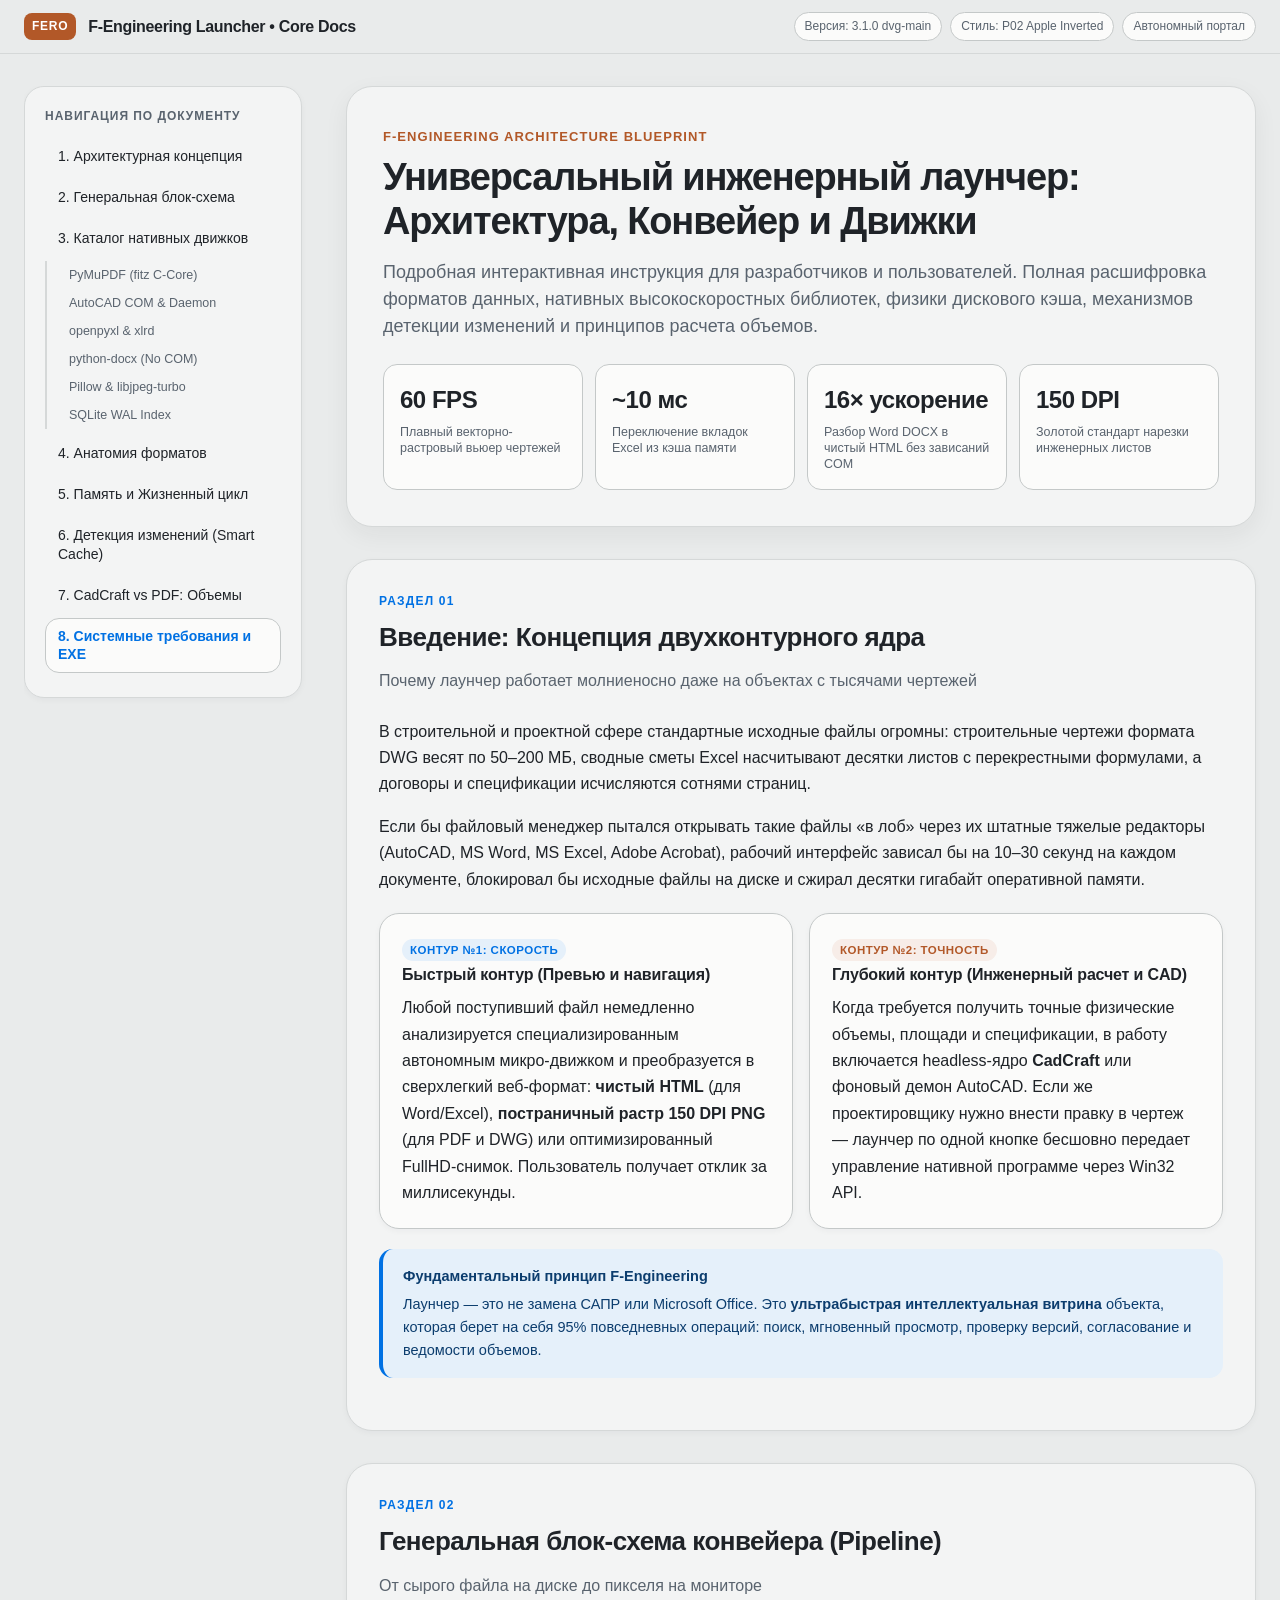
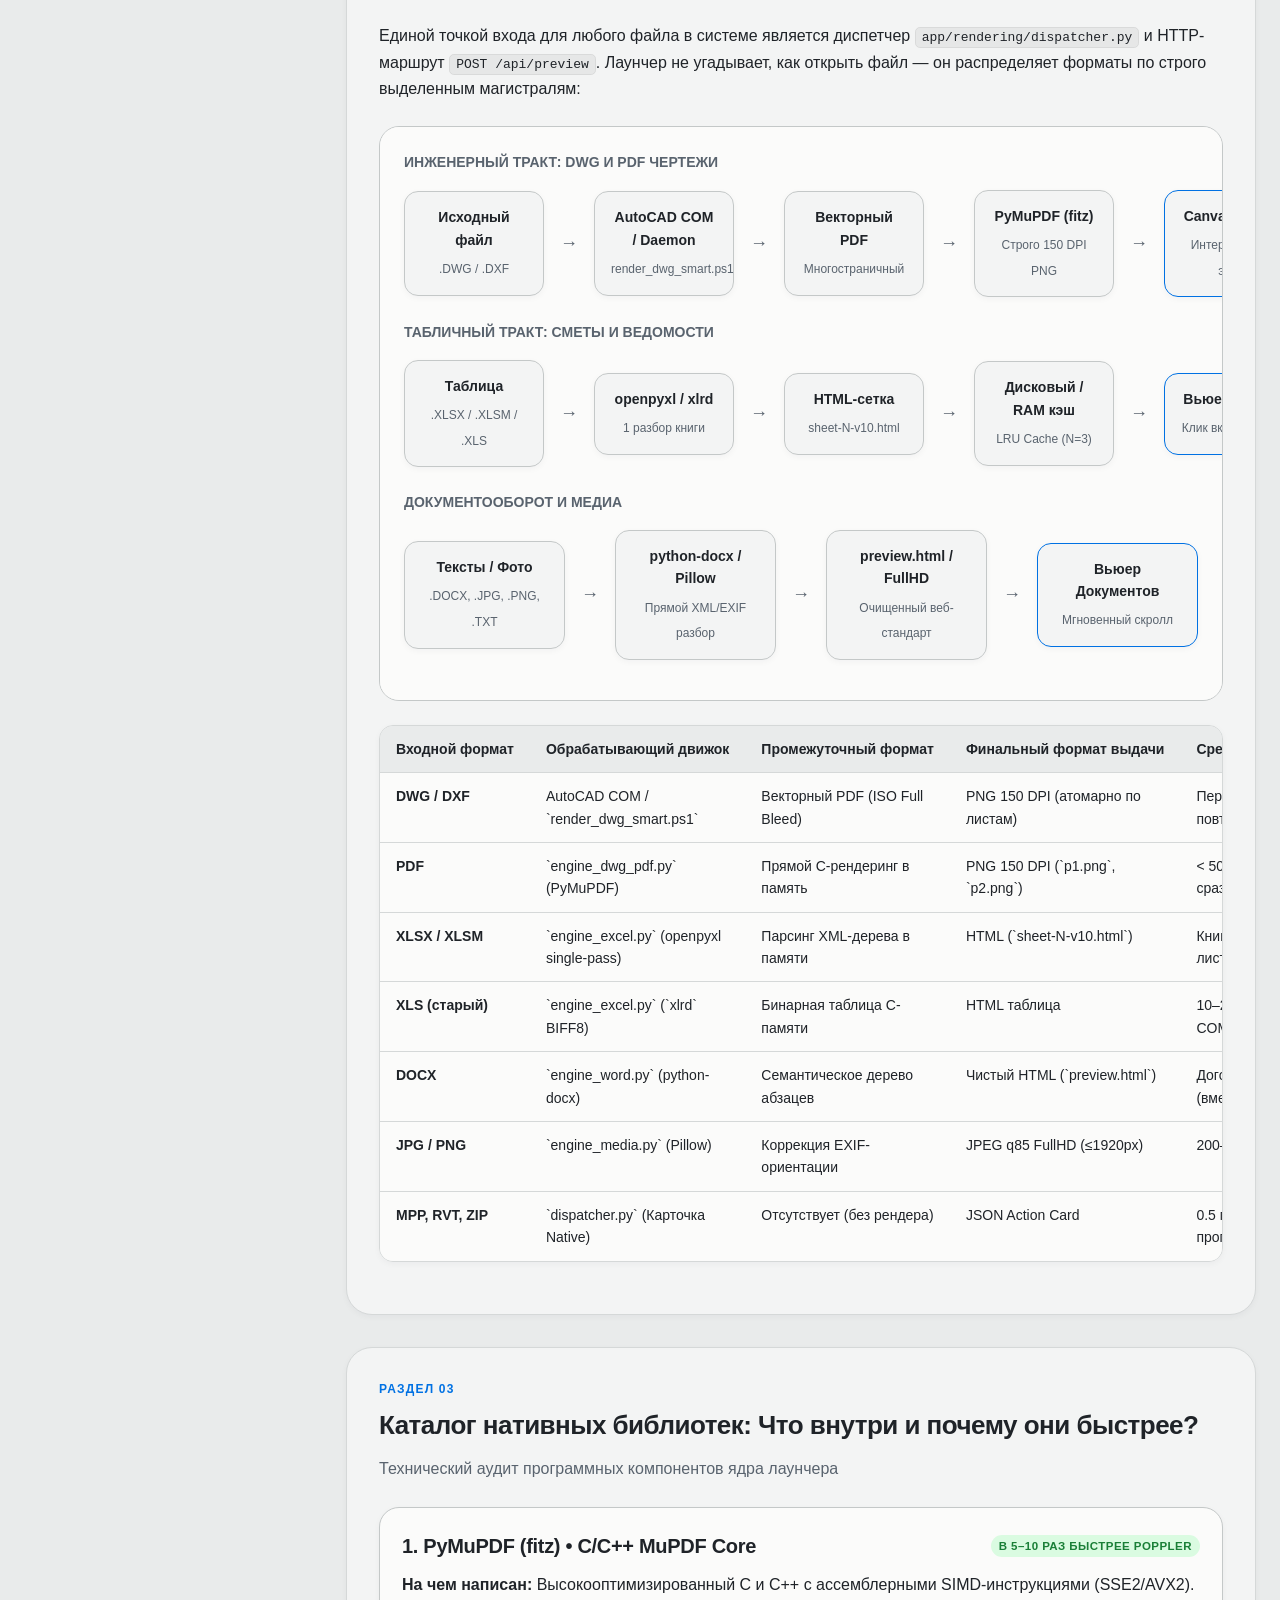
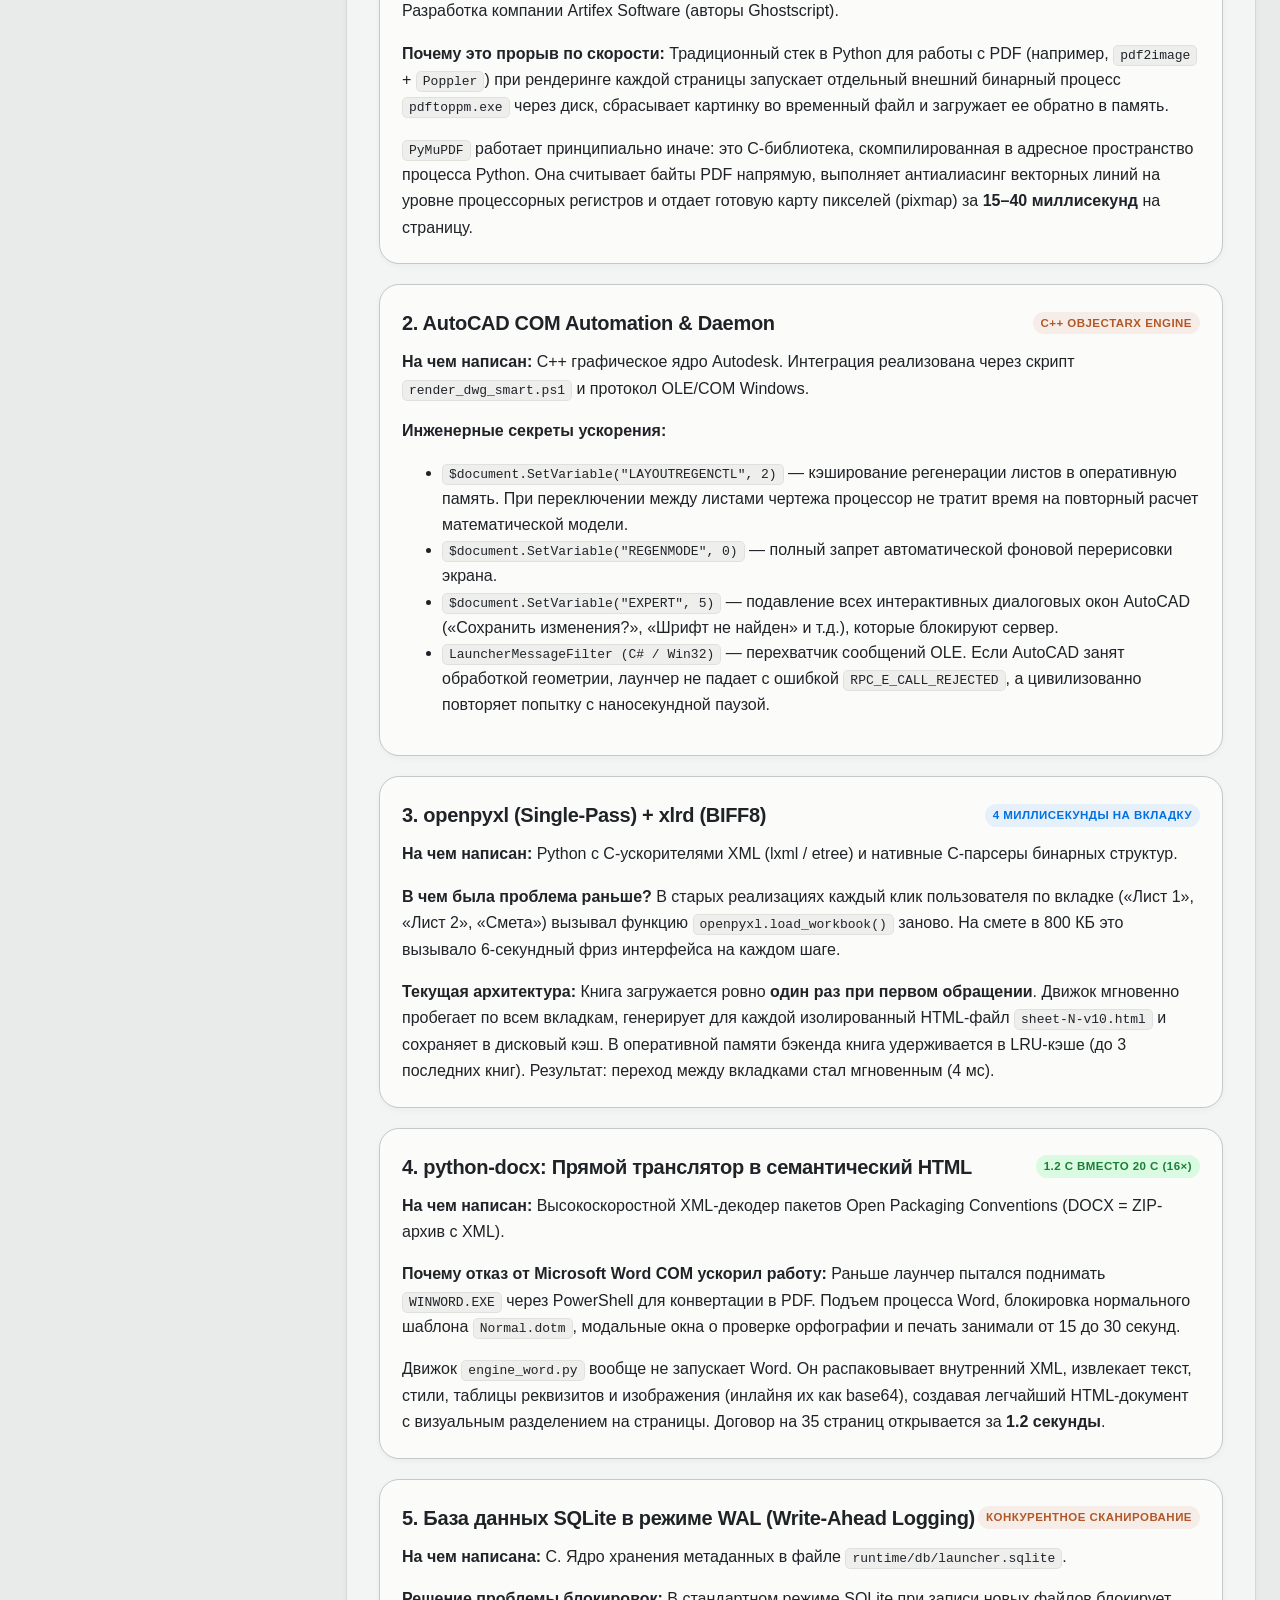
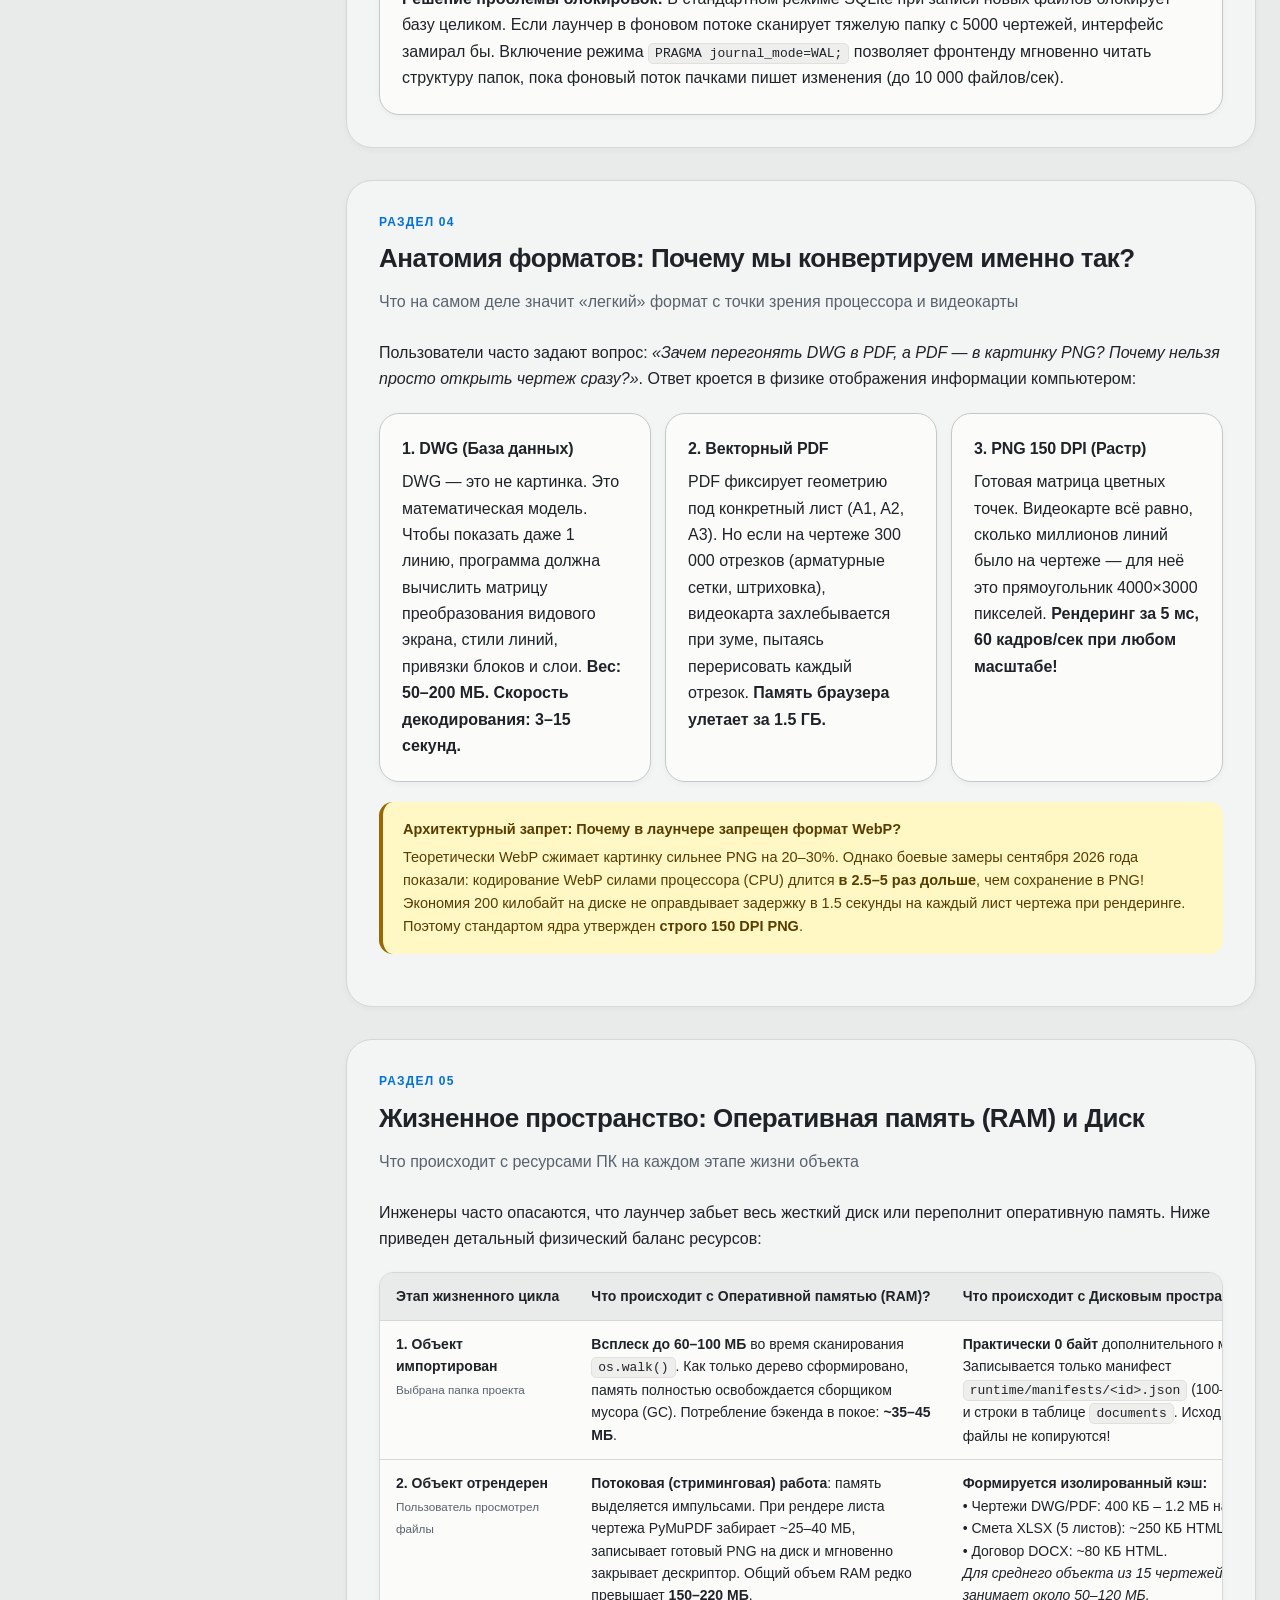
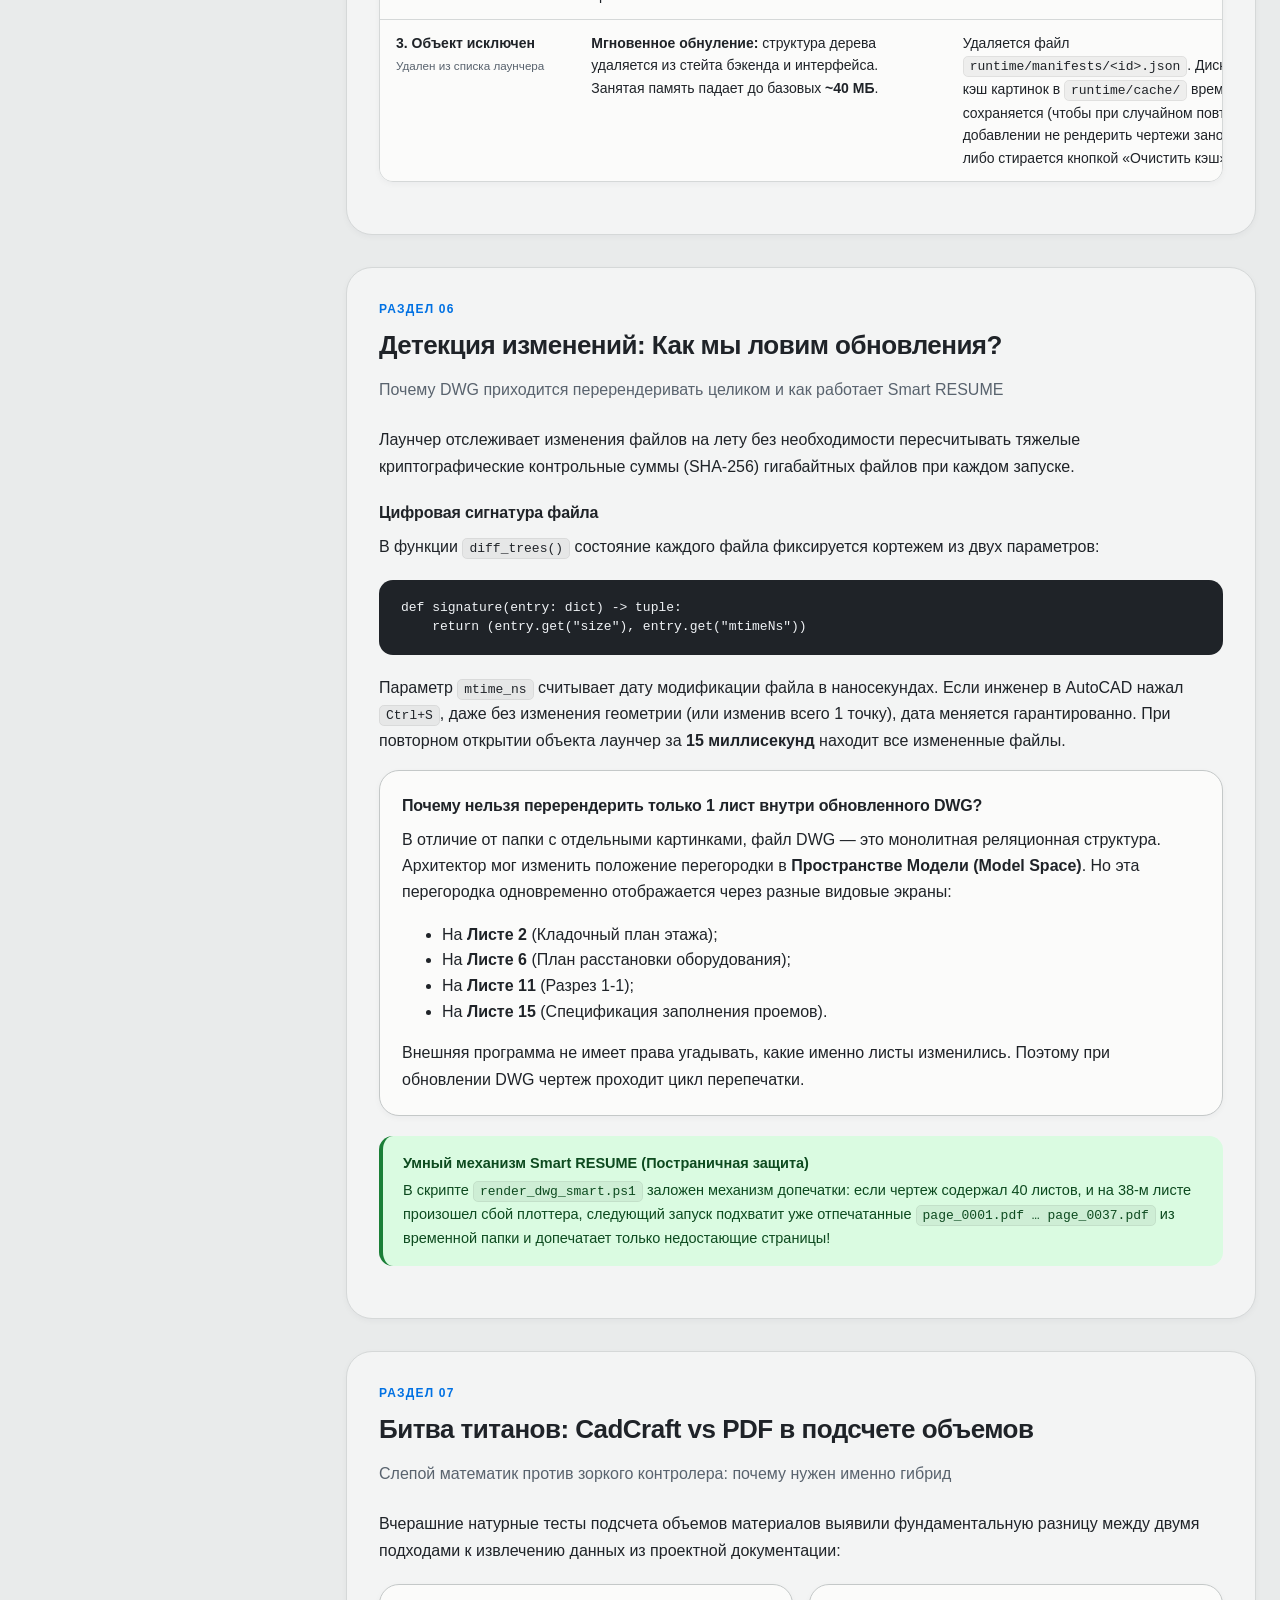
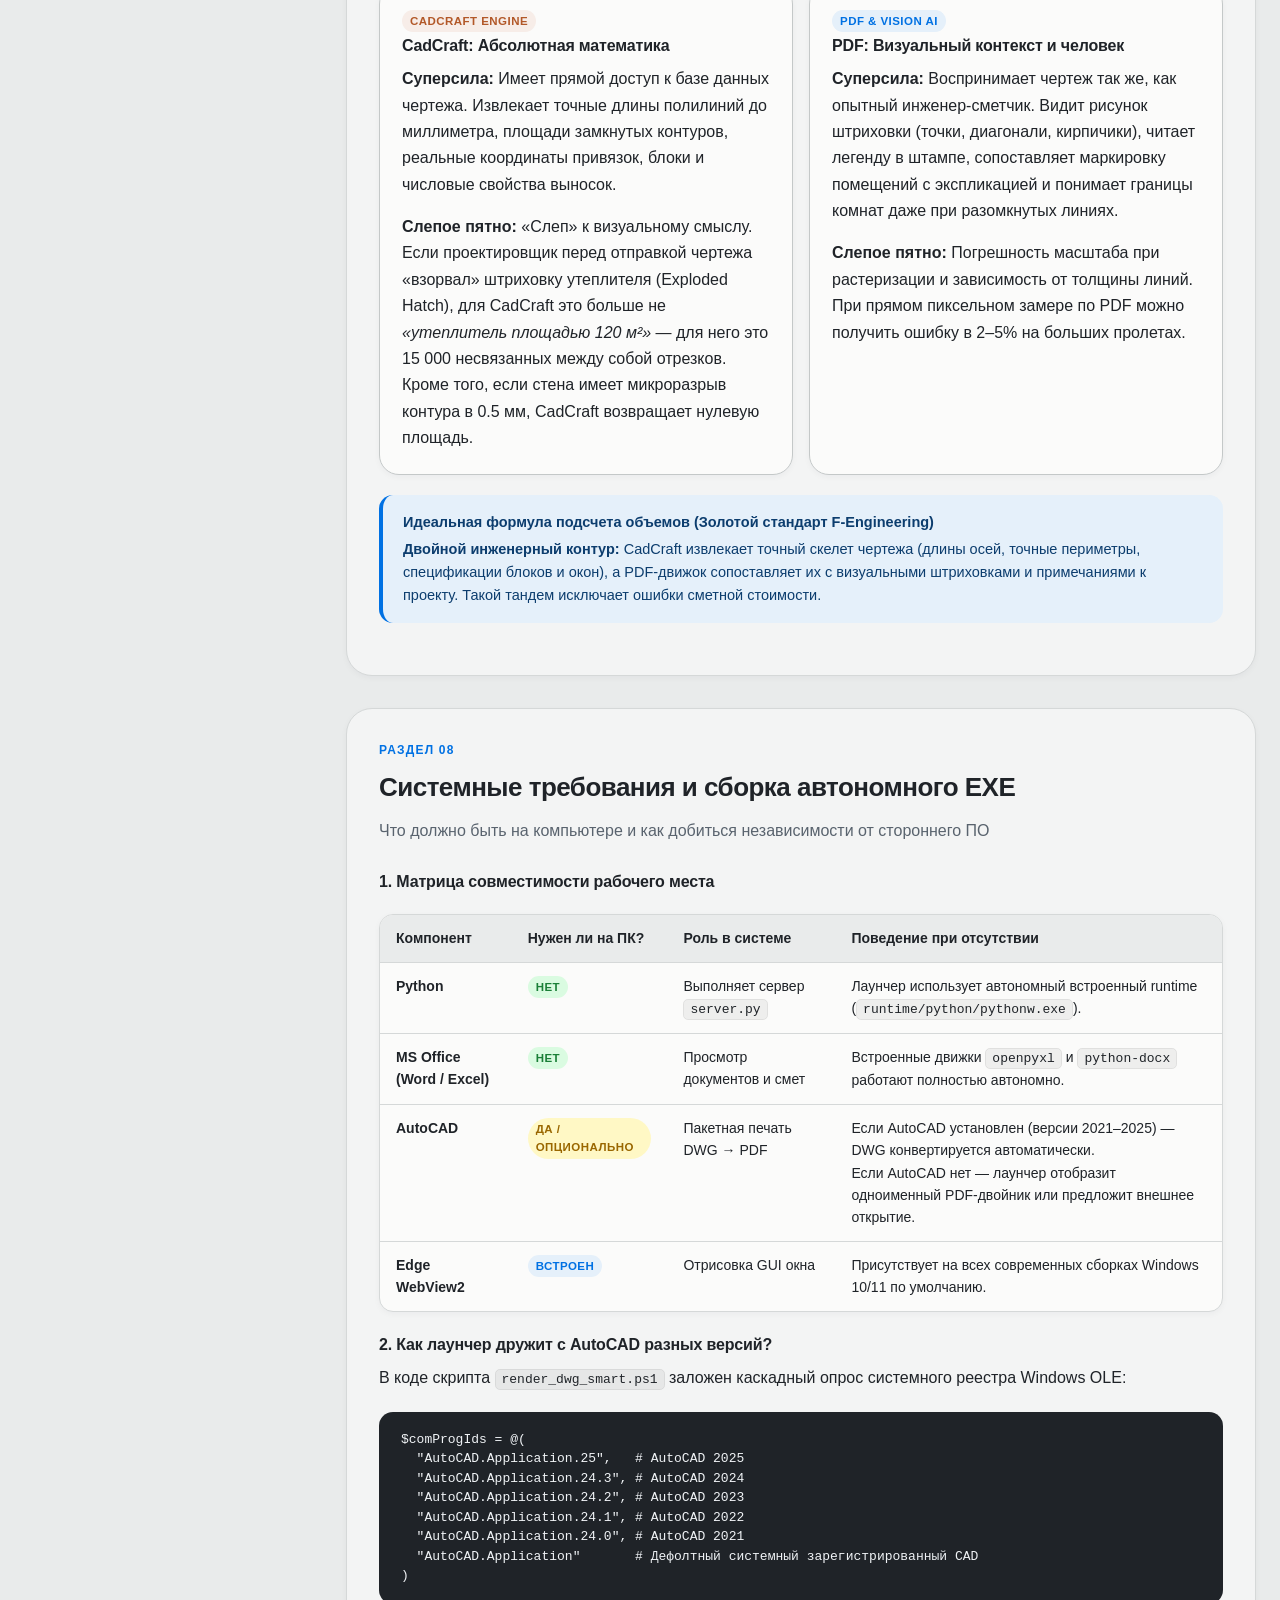
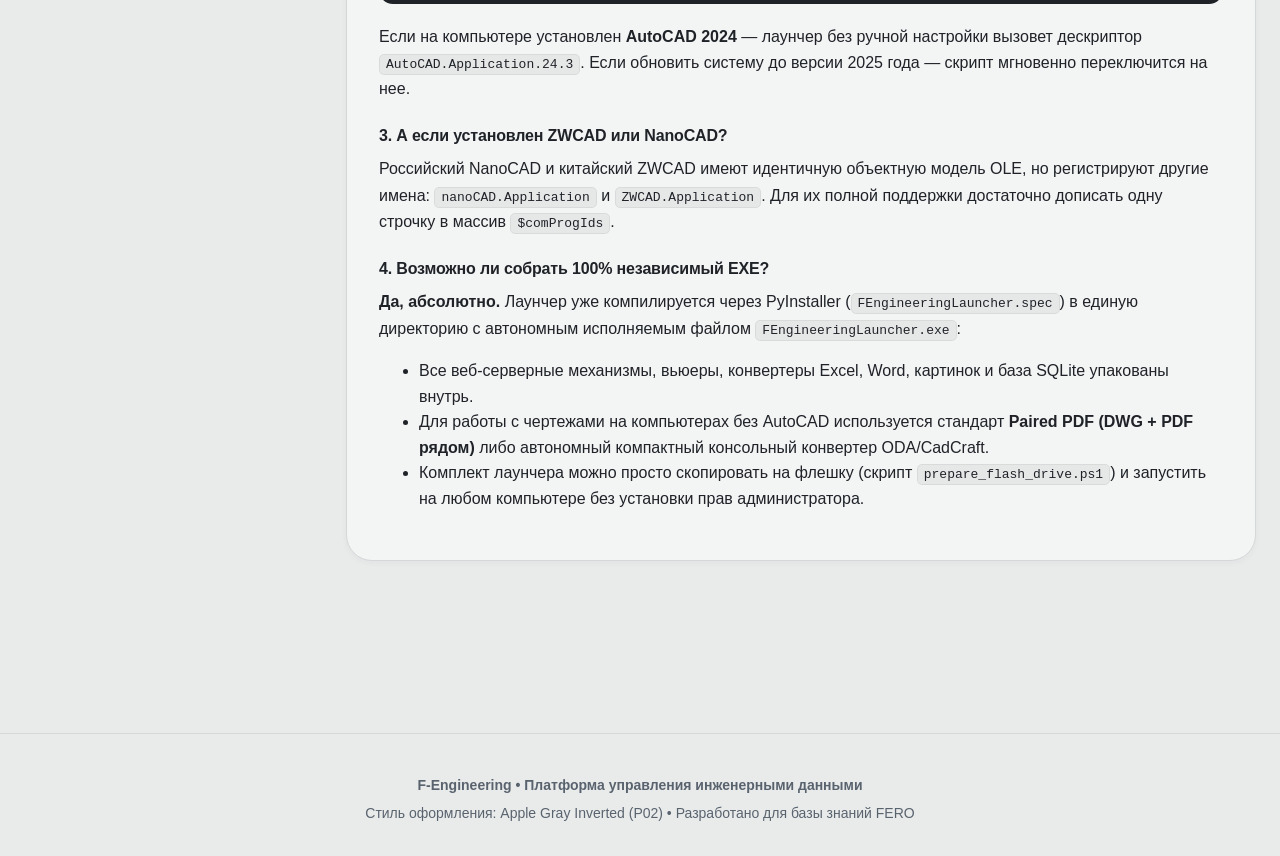
==== docs/f_engineering_launcher_guide.html @ 4112c55b "docs: add engineering launcher user guide HTML" ====
<!doctype html>
<html lang="ru">
<head>
<meta charset="utf-8">
<meta name="viewport" content="width=device-width, initial-scale=1, viewport-fit=cover">
<title>Руководство разработчика и пользователя: Архитектура F-Engineering Launcher</title>
<style>
/* ==========================================================================
   СТИЛЬ: P02 APPLE GRAY · ИНВЕРСНАЯ СХЕМА (BRANDBOOK F-ENGINEERING / FERO)
   Спецификация: f_engineering_14_styles_test_document.html
   --l1: #e9ebeb (Основа / Холст / Студийный серый)
   --l2: #f3f4f4 (Секции / Промежуточные контейнеры)
   --l3: #fbfbfa (Плавающие карточки / Код / Чистый светлый акцент)
   --border: #d5d8d8 (Контурные направляющие)
   --strong: #c4c8c8 (Активные границы, рамки контролов)
   ========================================================================== */
:root {
  --l1: #e9ebeb;
  --l2: #f3f4f4;
  --l3: #fbfbfa;
  --border: #d5d8d8;
  --strong: #c4c8c8;
  --text: #1f2328;
  --soft: #59636e;
  --accent: #0071e3;
  --accent-soft: #e5f0fa;
  --copper: #b25828;
  --copper-soft: #f7ede8;
  --success: #1a7f37;
  --success-soft: #dafbe1;
  --warning: #9a6700;
  --warning-soft: #fff8c5;
  --danger: #cf222e;
  --danger-soft: #ffebe9;
  --font: -apple-system, BlinkMacSystemFont, "SF Pro Display", "SF Pro Text", "Segoe UI", Roboto, "Helvetica Neue", Arial, sans-serif;
  --mono: "SF Mono", Monaco, Menlo, Consolas, "Ubuntu Mono", monospace;
  --radius-sm: 8px;
  --radius-md: 14px;
  --radius-lg: 20px;
  --radius-xl: 26px;
  --shadow-sm: 0 2px 6px rgba(31, 35, 40, 0.04);
  --shadow-md: 0 8px 24px rgba(31, 35, 40, 0.06);
  --shadow-lg: 0 14px 36px rgba(31, 35, 40, 0.08);
}

* { box-sizing: border-box; -webkit-tap-highlight-color: transparent; }
html { scroll-behavior: smooth; font-size: 16px; }
body {
  margin: 0;
  background-color: var(--l1);
  color: var(--text);
  font-family: var(--font);
  line-height: 1.6;
  -webkit-font-smoothing: antialiased;
}

/* Прогресс-бар прокрутки */
#progress-bar {
  position: fixed;
  top: 0;
  left: 0;
  height: 3px;
  background: linear-gradient(90deg, var(--copper), var(--accent));
  width: 0%;
  z-index: 1000;
  transition: width 0.1s ease-out;
}

/* Хедер */
.app-header {
  position: sticky;
  top: 0;
  z-index: 900;
  background: rgba(233, 235, 235, 0.88);
  backdrop-filter: blur(20px);
  -webkit-backdrop-filter: blur(20px);
  border-bottom: 1px solid var(--border);
  padding: 12px 24px;
}
.header-inner {
  max-width: 1440px;
  margin: 0 auto;
  display: flex;
  align-items: center;
  justify-content: space-between;
  gap: 16px;
}
.brand-group {
  display: flex;
  align-items: center;
  gap: 12px;
  text-decoration: none;
  color: var(--text);
}
.brand-badge {
  background: var(--copper);
  color: #fff;
  font-weight: 700;
  font-size: 12px;
  letter-spacing: 0.06em;
  padding: 4px 8px;
  border-radius: var(--radius-sm);
  display: inline-flex;
  align-items: center;
  justify-content: center;
}
.brand-title {
  font-size: 16px;
  font-weight: 700;
  letter-spacing: -0.02em;
}
.header-tags {
  display: flex;
  align-items: center;
  gap: 8px;
}
.tag {
  font-size: 12px;
  padding: 4px 10px;
  border-radius: 999px;
  border: 1px solid var(--strong);
  background: var(--l3);
  color: var(--soft);
  white-space: nowrap;
}
.menu-btn {
  display: none;
  background: var(--l3);
  border: 1px solid var(--strong);
  border-radius: var(--radius-sm);
  padding: 6px 12px;
  font-size: 14px;
  font-weight: 600;
  cursor: pointer;
  color: var(--text);
}

/* Основной лейаут документации */
.doc-layout {
  max-width: 1440px;
  margin: 0 auto;
  display: grid;
  grid-template-columns: 290px minmax(0, 1fr);
  gap: 32px;
  padding: 32px 24px 80px;
}

/* Сайдбар / Оглавление */
.sidebar {
  position: sticky;
  top: 76px;
  height: calc(100vh - 100px);
  overflow-y: auto;
  padding-right: 12px;
}
.sidebar::-webkit-scrollbar { width: 4px; }
.sidebar::-webkit-scrollbar-thumb { background: var(--strong); border-radius: 4px; }

.sidebar-box {
  background: var(--l2);
  border: 1px solid var(--border);
  border-radius: var(--radius-lg);
  padding: 20px;
  box-shadow: var(--shadow-sm);
}
.sidebar-title {
  font-size: 12px;
  text-transform: uppercase;
  letter-spacing: 0.08em;
  color: var(--soft);
  margin-bottom: 12px;
  font-weight: 700;
}
.nav-list {
  list-style: none;
  padding: 0;
  margin: 0;
}
.nav-item { margin-bottom: 4px; }
.nav-link {
  display: block;
  padding: 8px 12px;
  border-radius: var(--radius-md);
  color: var(--text);
  text-decoration: none;
  font-size: 14px;
  line-height: 1.35;
  transition: all 0.15s ease;
  border: 1px solid transparent;
}
.nav-link:hover {
  background: var(--l3);
  border-color: var(--border);
}
.nav-link.active {
  background: var(--l3);
  border-color: var(--strong);
  font-weight: 600;
  color: var(--accent);
}
.nav-sublist {
  list-style: none;
  padding-left: 14px;
  margin: 4px 0 6px;
  border-left: 2px solid var(--border);
}
.nav-sublink {
  display: block;
  padding: 4px 8px;
  font-size: 12.5px;
  color: var(--soft);
  text-decoration: none;
  border-radius: var(--radius-sm);
}
.nav-sublink:hover { color: var(--text); }

/* Контентная зона */
.content-area {
  min-width: 0;
}

/* Hero карточка */
.hero-card {
  background: var(--l2);
  border: 1px solid var(--border);
  border-radius: var(--radius-xl);
  padding: 36px;
  margin-bottom: 32px;
  box-shadow: var(--shadow-md);
}
.hero-eyebrow {
  display: inline-flex;
  align-items: center;
  gap: 8px;
  font-size: 13px;
  text-transform: uppercase;
  letter-spacing: 0.08em;
  color: var(--copper);
  font-weight: 700;
  margin-bottom: 8px;
}
.hero-title {
  margin: 0 0 16px;
  font-size: 38px;
  line-height: 1.15;
  letter-spacing: -0.03em;
  font-weight: 800;
}
.hero-desc {
  font-size: 18px;
  color: var(--soft);
  max-width: 880px;
  margin: 0 0 24px;
  line-height: 1.5;
}
.hero-grid {
  display: grid;
  grid-template-columns: repeat(auto-fit, minmax(200px, 1fr));
  gap: 12px;
}
.metric-box {
  background: var(--l3);
  border: 1px solid var(--strong);
  border-radius: var(--radius-md);
  padding: 16px;
}
.metric-num {
  font-size: 24px;
  font-weight: 800;
  letter-spacing: -0.02em;
  color: var(--text);
  margin-bottom: 4px;
}
.metric-label {
  font-size: 12.5px;
  color: var(--soft);
  line-height: 1.3;
}

/* Секции руководства */
.guide-section {
  background: var(--l2);
  border: 1px solid var(--border);
  border-radius: var(--radius-xl);
  padding: 32px;
  margin-bottom: 32px;
  box-shadow: var(--shadow-sm);
}
.section-header {
  margin-bottom: 24px;
}
.section-num {
  font-size: 12px;
  font-weight: 800;
  text-transform: uppercase;
  letter-spacing: 0.1em;
  color: var(--accent);
  margin-bottom: 6px;
}
h2 {
  font-size: 26px;
  letter-spacing: -0.02em;
  margin: 0 0 10px;
  font-weight: 750;
}
.section-subtitle {
  color: var(--soft);
  font-size: 16px;
  margin: 0;
}
h3 {
  font-size: 20px;
  letter-spacing: -0.015em;
  margin: 28px 0 12px;
  font-weight: 700;
}
h4 {
  font-size: 16px;
  letter-spacing: -0.01em;
  margin: 20px 0 8px;
  font-weight: 650;
}

p { margin: 0 0 16px; line-height: 1.65; }

/* Карточки и сетки */
.grid-2 {
  display: grid;
  grid-template-columns: repeat(auto-fit, minmax(320px, 1fr));
  gap: 16px;
  margin: 20px 0;
}
.grid-3 {
  display: grid;
  grid-template-columns: repeat(auto-fit, minmax(260px, 1fr));
  gap: 14px;
  margin: 20px 0;
}
.card {
  background: var(--l3);
  border: 1px solid var(--strong);
  border-radius: var(--radius-lg);
  padding: 22px;
  box-shadow: var(--shadow-sm);
}
.card h4 { margin-top: 0; }
.card p:last-child { margin-bottom: 0; }

/* Callout блоки (Алерты) */
.callout {
  border-radius: var(--radius-md);
  padding: 16px 20px;
  margin: 20px 0;
  border-left: 4px solid;
  font-size: 14.5px;
}
.callout-info {
  background: var(--accent-soft);
  border-color: var(--accent);
  color: #0c3d6e;
}
.callout-tip {
  background: var(--success-soft);
  border-color: var(--success);
  color: #0d4a1f;
}
.callout-warning {
  background: var(--warning-soft);
  border-color: var(--warning);
  color: #593c00;
}
.callout-title {
  font-weight: 700;
  margin-bottom: 4px;
  display: flex;
  align-items: center;
  gap: 6px;
}

/* Таблицы */
.table-wrap {
  overflow-x: auto;
  margin: 20px 0;
  border: 1px solid var(--border);
  border-radius: var(--radius-md);
  background: var(--l3);
  box-shadow: var(--shadow-sm);
}
table {
  width: 100%;
  border-collapse: collapse;
  font-size: 14px;
  text-align: left;
}
th {
  background: var(--l1);
  padding: 12px 16px;
  font-weight: 700;
  border-bottom: 1px solid var(--border);
  color: var(--text);
  white-space: nowrap;
}
td {
  padding: 12px 16px;
  border-bottom: 1px solid var(--border);
  vertical-align: top;
  color: var(--text);
}
tr:last-child td { border-bottom: none; }
tr:hover td { background: rgba(0,0,0,0.015); }

/* Код и инлайн-элементы */
code {
  font-family: var(--mono);
  font-size: 13px;
  background: rgba(0,0,0,0.05);
  padding: 2px 6px;
  border-radius: 5px;
  border: 1px solid rgba(0,0,0,0.06);
}
pre {
  background: #1f2328;
  color: #f0f3f6;
  font-family: var(--mono);
  font-size: 13px;
  padding: 18px 22px;
  border-radius: var(--radius-md);
  overflow-x: auto;
  line-height: 1.5;
  margin: 20px 0;
}
pre code {
  background: transparent;
  padding: 0;
  border: none;
  color: inherit;
}

/* Визуальные схемы и блок-схемы (Архитектура) */
.flow-diagram {
  background: var(--l3);
  border: 1px solid var(--strong);
  border-radius: var(--radius-lg);
  padding: 24px;
  margin: 24px 0;
  overflow-x: auto;
}
.flow-row {
  display: flex;
  align-items: center;
  justify-content: space-between;
  gap: 16px;
  position: relative;
  margin: 16px 0;
}
.flow-node {
  flex: 1;
  min-width: 140px;
  background: var(--l2);
  border: 1px solid var(--strong);
  border-radius: var(--radius-md);
  padding: 14px 16px;
  text-align: center;
  box-shadow: var(--shadow-sm);
  transition: transform 0.2s ease;
}
.flow-node:hover { transform: translateY(-2px); }
.flow-node strong { display: block; font-size: 14px; margin-bottom: 4px; }
.flow-node span { font-size: 12px; color: var(--soft); }
.flow-arrow {
  color: var(--soft);
  font-size: 18px;
  font-weight: 700;
  flex-shrink: 0;
}

/* Бейджи статусов */
.badge {
  display: inline-flex;
  align-items: center;
  gap: 4px;
  font-size: 11.5px;
  font-weight: 700;
  padding: 2px 8px;
  border-radius: 999px;
  text-transform: uppercase;
  letter-spacing: 0.04em;
}
.badge-blue { background: var(--accent-soft); color: var(--accent); }
.badge-green { background: var(--success-soft); color: var(--success); }
.badge-copper { background: var(--copper-soft); color: var(--copper); }
.badge-amber { background: var(--warning-soft); color: var(--warning); }

/* Футер */
.doc-footer {
  text-align: center;
  padding: 40px 20px;
  color: var(--soft);
  font-size: 14px;
  border-top: 1px solid var(--border);
  margin-top: 60px;
}

/* Мобильная адаптивность */
@media (max-width: 992px) {
  .doc-layout { grid-template-columns: 1fr; }
  .sidebar {
    display: none;
    position: fixed;
    top: 56px;
    left: 0;
    right: 0;
    bottom: 0;
    height: auto;
    z-index: 950;
    background: rgba(233, 235, 235, 0.98);
    backdrop-filter: blur(20px);
    padding: 20px;
  }
  .sidebar.open { display: block; }
  .menu-btn { display: inline-flex; }
  .header-tags { display: none; }
}

@media (max-width: 640px) {
  .hero-card, .guide-section { padding: 20px; border-radius: var(--radius-lg); }
  .hero-title { font-size: 28px; }
  .flow-row { flex-direction: column; }
  .flow-arrow { transform: rotate(90deg); margin: 4px 0; }
  .grid-2, .grid-3 { grid-template-columns: 1fr; }
}
</style>
</head>
<body>

<div id="progress-bar"></div>

<!-- Верхняя панель -->
<header class="app-header">
  <div class="header-inner">
    <a href="#" class="brand-group">
      <span class="brand-badge">FERO</span>
      <span class="brand-title">F-Engineering Launcher &bull; Core Docs</span>
    </a>
    <div class="header-tags">
      <span class="tag">Версия: 3.1.0 dvg-main</span>
      <span class="tag">Стиль: P02 Apple Inverted</span>
      <span class="tag">Автономный портал</span>
    </div>
    <button class="menu-btn" id="menuToggle" aria-label="Открыть меню оглавления">Оглавление ☰</button>
  </div>
</header>

<div class="doc-layout">

  <!-- Боковое оглавление (Desktop Sticky / Mobile Drawer) -->
  <aside class="sidebar" id="sidebarNav">
    <div class="sidebar-box">
      <div class="sidebar-title">Навигация по документу</div>
      <ul class="nav-list">
        <li class="nav-item"><a href="#intro" class="nav-link active">1. Архитектурная концепция</a></li>
        <li class="nav-item"><a href="#pipeline" class="nav-link">2. Генеральная блок-схема</a></li>
        <li class="nav-item">
          <a href="#engines" class="nav-link">3. Каталог нативных движков</a>
          <ul class="nav-sublist">
            <li><a href="#engine-pdf" class="nav-sublink">PyMuPDF (fitz C-Core)</a></li>
            <li><a href="#engine-cad" class="nav-sublink">AutoCAD COM & Daemon</a></li>
            <li><a href="#engine-excel" class="nav-sublink">openpyxl & xlrd</a></li>
            <li><a href="#engine-word" class="nav-sublink">python-docx (No COM)</a></li>
            <li><a href="#engine-media" class="nav-sublink">Pillow & libjpeg-turbo</a></li>
            <li><a href="#engine-db" class="nav-sublink">SQLite WAL Index</a></li>
          </ul>
        </li>
        <li class="nav-item"><a href="#formats" class="nav-link">4. Анатомия форматов</a></li>
        <li class="nav-item"><a href="#memory-disk" class="nav-link">5. Память и Жизненный цикл</a></li>
        <li class="nav-item"><a href="#changes" class="nav-link">6. Детекция изменений (Smart Cache)</a></li>
        <li class="nav-item"><a href="#cadcraft-vs-pdf" class="nav-link">7. CadCraft vs PDF: Объемы</a></li>
        <li class="nav-item"><a href="#requirements-exe" class="nav-link">8. Системные требования и EXE</a></li>
      </ul>
    </div>
  </aside>

  <!-- Основной контент -->
  <main class="content-area">

    <!-- Hero Card -->
    <section class="hero-card">
      <div class="hero-eyebrow">
        <span>F-Engineering Architecture Blueprint</span>
      </div>
      <h1 class="hero-title">Универсальный инженерный лаунчер: Архитектура, Конвейер и Движки</h1>
      <p class="hero-desc">
        Подробная интерактивная инструкция для разработчиков и пользователей. Полная расшифровка форматов данных, нативных высокоскоростных библиотек, физики дискового кэша, механизмов детекции изменений и принципов расчета объемов.
      </p>
      <div class="hero-grid">
        <div class="metric-box">
          <div class="metric-num">60 FPS</div>
          <div class="metric-label">Плавный векторно-растровый вьюер чертежей</div>
        </div>
        <div class="metric-box">
          <div class="metric-num">~10 мс</div>
          <div class="metric-label">Переключение вкладок Excel из кэша памяти</div>
        </div>
        <div class="metric-box">
          <div class="metric-num">16&times; ускорение</div>
          <div class="metric-label">Разбор Word DOCX в чистый HTML без зависаний COM</div>
        </div>
        <div class="metric-box">
          <div class="metric-num">150 DPI</div>
          <div class="metric-label">Золотой стандарт нарезки инженерных листов</div>
        </div>
      </div>
    </section>

    <!-- СЕКЦИЯ 1: КОНЦЕПЦИЯ -->
    <section class="guide-section" id="intro">
      <div class="section-header">
        <div class="section-num">Раздел 01</div>
        <h2>Введение: Концепция двухконтурного ядра</h2>
        <p class="section-subtitle">Почему лаунчер работает молниеносно даже на объектах с тысячами чертежей</p>
      </div>

      <p>
        В строительной и проектной сфере стандартные исходные файлы огромны: строительные чертежи формата DWG весят по 50–200 МБ, сводные сметы Excel насчитывают десятки листов с перекрестными формулами, а договоры и спецификации исчисляются сотнями страниц.
      </p>
      <p>
        Если бы файловый менеджер пытался открывать такие файлы «в лоб» через их штатные тяжелые редакторы (AutoCAD, MS Word, MS Excel, Adobe Acrobat), рабочий интерфейс зависал бы на 10–30 секунд на каждом документе, блокировал бы исходные файлы на диске и сжирал десятки гигабайт оперативной памяти.
      </p>

      <div class="grid-2">
        <div class="card">
          <div class="badge badge-blue">Контур №1: Скорость</div>
          <h4>Быстрый контур (Превью и навигация)</h4>
          <p>
            Любой поступивший файл немедленно анализируется специализированным автономным микро-движком и преобразуется в сверхлегкий веб-формат: <strong>чистый HTML</strong> (для Word/Excel), <strong>постраничный растр 150 DPI PNG</strong> (для PDF и DWG) или оптимизированный FullHD-снимок. Пользователь получает отклик за миллисекунды.
          </p>
        </div>
        <div class="card">
          <div class="badge badge-copper">Контур №2: Точность</div>
          <h4>Глубокий контур (Инженерный расчет и CAD)</h4>
          <p>
            Когда требуется получить точные физические объемы, площади и спецификации, в работу включается headless-ядро <strong>CadCraft</strong> или фоновый демон AutoCAD. Если же проектировщику нужно внести правку в чертеж — лаунчер по одной кнопке бесшовно передает управление нативной программе через Win32 API.
          </p>
        </div>
      </div>

      <div class="callout callout-info">
        <div class="callout-title">Фундаментальный принцип F-Engineering</div>
        Лаунчер — это не замена САПР или Microsoft Office. Это <strong>ультрабыстрая интеллектуальная витрина</strong> объекта, которая берет на себя 95% повседневных операций: поиск, мгновенный просмотр, проверку версий, согласование и ведомости объемов.
      </div>
    </section>

    <!-- СЕКЦИЯ 2: БЛОК-СХЕМА КОНВЕЙЕРА -->
    <section class="guide-section" id="pipeline">
      <div class="section-header">
        <div class="section-num">Раздел 02</div>
        <h2>Генеральная блок-схема конвейера (Pipeline)</h2>
        <p class="section-subtitle">От сырого файла на диске до пикселя на мониторе</p>
      </div>

      <p>
        Единой точкой входа для любого файла в системе является диспетчер <code>app/rendering/dispatcher.py</code> и HTTP-маршрут <code>POST /api/preview</code>. Лаунчер не угадывает, как открыть файл — он распределяет форматы по строго выделенным магистралям:
      </p>

      <div class="flow-diagram">
        <div style="font-weight:700; margin-bottom:12px; font-size:14px; color:var(--soft);">ИНЖЕНЕРНЫЙ ТРАКТ: DWG И PDF ЧЕРТЕЖИ</div>
        <div class="flow-row">
          <div class="flow-node">
            <strong>Исходный файл</strong>
            <span>.DWG / .DXF</span>
          </div>
          <div class="flow-arrow">&rarr;</div>
          <div class="flow-node">
            <strong>AutoCAD COM / Daemon</strong>
            <span>render_dwg_smart.ps1</span>
          </div>
          <div class="flow-arrow">&rarr;</div>
          <div class="flow-node">
            <strong>Векторный PDF</strong>
            <span>Многостраничный</span>
          </div>
          <div class="flow-arrow">&rarr;</div>
          <div class="flow-node">
            <strong>PyMuPDF (fitz)</strong>
            <span>Строго 150 DPI PNG</span>
          </div>
          <div class="flow-arrow">&rarr;</div>
          <div class="flow-node" style="border-color:var(--accent);">
            <strong>Canvas Вьюер</strong>
            <span>Интерактивный экран</span>
          </div>
        </div>

        <div style="font-weight:700; margin:24px 0 12px; font-size:14px; color:var(--soft);">ТАБЛИЧНЫЙ ТРАКТ: СМЕТЫ И ВЕДОМОСТИ</div>
        <div class="flow-row">
          <div class="flow-node">
            <strong>Таблица</strong>
            <span>.XLSX / .XLSM / .XLS</span>
          </div>
          <div class="flow-arrow">&rarr;</div>
          <div class="flow-node">
            <strong>openpyxl / xlrd</strong>
            <span>1 разбор книги</span>
          </div>
          <div class="flow-arrow">&rarr;</div>
          <div class="flow-node">
            <strong>HTML-сетка</strong>
            <span>sheet-N-v10.html</span>
          </div>
          <div class="flow-arrow">&rarr;</div>
          <div class="flow-node">
            <strong>Дисковый / RAM кэш</strong>
            <span>LRU Cache (N=3)</span>
          </div>
          <div class="flow-arrow">&rarr;</div>
          <div class="flow-node" style="border-color:var(--accent);">
            <strong>Вьюер Таблиц</strong>
            <span>Клик вкладки: 4 мс</span>
          </div>
        </div>

        <div style="font-weight:700; margin:24px 0 12px; font-size:14px; color:var(--soft);">ДОКУМЕНТООБОРОТ И МЕДИА</div>
        <div class="flow-row">
          <div class="flow-node">
            <strong>Тексты / Фото</strong>
            <span>.DOCX, .JPG, .PNG, .TXT</span>
          </div>
          <div class="flow-arrow">&rarr;</div>
          <div class="flow-node">
            <strong>python-docx / Pillow</strong>
            <span>Прямой XML/EXIF разбор</span>
          </div>
          <div class="flow-arrow">&rarr;</div>
          <div class="flow-node">
            <strong>preview.html / FullHD</strong>
            <span>Очищенный веб-стандарт</span>
          </div>
          <div class="flow-arrow">&rarr;</div>
          <div class="flow-node" style="border-color:var(--accent);">
            <strong>Вьюер Документов</strong>
            <span>Мгновенный скролл</span>
          </div>
        </div>
      </div>

      <div class="table-wrap">
        <table>
          <thead>
            <tr>
              <th>Входной формат</th>
              <th>Обрабатывающий движок</th>
              <th>Промежуточный формат</th>
              <th>Финальный формат выдачи</th>
              <th>Среднее время открытия</th>
            </tr>
          </thead>
          <tbody>
            <tr>
              <td><strong>DWG / DXF</strong></td>
              <td>AutoCAD COM / `render_dwg_smart.ps1`</td>
              <td>Векторный PDF (ISO Full Bleed)</td>
              <td>PNG 150 DPI (атомарно по листам)</td>
              <td>Первый лист: 2–5 с, повтор: 15 мс</td>
            </tr>
            <tr>
              <td><strong>PDF</strong></td>
              <td>`engine_dwg_pdf.py` (PyMuPDF)</td>
              <td>Прямой C-рендеринг в память</td>
              <td>PNG 150 DPI (`p1.png`, `p2.png`)</td>
              <td>&lt; 500 мс (первая стр. сразу)</td>
            </tr>
            <tr>
              <td><strong>XLSX / XLSM</strong></td>
              <td>`engine_excel.py` (openpyxl single-pass)</td>
              <td>Парсинг XML-дерева в памяти</td>
              <td>HTML (`sheet-N-v10.html`)</td>
              <td>Книга 800 КБ: 8 с все листы, клик: 4 мс</td>
            </tr>
            <tr>
              <td><strong>XLS (старый)</strong></td>
              <td>`engine_excel.py` (`xlrd` BIFF8)</td>
              <td>Бинарная таблица C-памяти</td>
              <td>HTML таблица</td>
              <td>10–20 мс (без участия COM)</td>
            </tr>
            <tr>
              <td><strong>DOCX</strong></td>
              <td>`engine_word.py` (python-docx)</td>
              <td>Семантическое дерево абзацев</td>
              <td>Чистый HTML (`preview.html`)</td>
              <td>Договор 35 стр: 1.2 с (вместо 20 с)</td>
            </tr>
            <tr>
              <td><strong>JPG / PNG</strong></td>
              <td>`engine_media.py` (Pillow)</td>
              <td>Коррекция EXIF-ориентации</td>
              <td>JPEG q85 FullHD (&le;1920px)</td>
              <td>200–600 мс</td>
            </tr>
            <tr>
              <td><strong>MPP, RVT, ZIP</strong></td>
              <td>`dispatcher.py` (Карточка Native)</td>
              <td>Отсутствует (без рендера)</td>
              <td>JSON Action Card</td>
              <td>0.5 мс (Кнопка «Открыть в программе»)</td>
            </tr>
          </tbody>
        </table>
      </div>
    </section>

    <!-- СЕКЦИЯ 3: ДВИЖКИ ПОД КАПОТОМ -->
    <section class="guide-section" id="engines">
      <div class="section-header">
        <div class="section-num">Раздел 03</div>
        <h2>Каталог нативных библиотек: Что внутри и почему они быстрее?</h2>
        <p class="section-subtitle">Технический аудит программных компонентов ядра лаунчера</p>
      </div>

      <!-- PyMuPDF -->
      <div class="card" id="engine-pdf" style="margin-bottom: 20px;">
        <div style="display:flex; justify-content:space-between; align-items:center; margin-bottom:10px;">
          <h3 style="margin:0;">1. PyMuPDF (fitz) &bull; C/C++ MuPDF Core</h3>
          <span class="badge badge-green">В 5–10 раз быстрее Poppler</span>
        </div>
        <p><strong>На чем написан:</strong> Высокооптимизированный C и C++ с ассемблерными SIMD-инструкциями (SSE2/AVX2). Разработка компании Artifex Software (авторы Ghostscript).</p>
        <p>
          <strong>Почему это прорыв по скорости:</strong> Традиционный стек в Python для работы с PDF (например, <code>pdf2image</code> + <code>Poppler</code>) при рендеринге каждой страницы запускает отдельный внешний бинарный процесс <code>pdftoppm.exe</code> через диск, сбрасывает картинку во временный файл и загружает ее обратно в память. 
        </p>
        <p>
          <code>PyMuPDF</code> работает принципиально иначе: это C-библиотека, скомпилированная в адресное пространство процесса Python. Она считывает байты PDF напрямую, выполняет антиалиасинг векторных линий на уровне процессорных регистров и отдает готовую карту пикселей (pixmap) за <strong>15–40 миллисекунд</strong> на страницу.
        </p>
      </div>

      <!-- AutoCAD COM -->
      <div class="card" id="engine-cad" style="margin-bottom: 20px;">
        <div style="display:flex; justify-content:space-between; align-items:center; margin-bottom:10px;">
          <h3 style="margin:0;">2. AutoCAD COM Automation & Daemon</h3>
          <span class="badge badge-copper">C++ ObjectARX Engine</span>
        </div>
        <p><strong>На чем написан:</strong> C++ графическое ядро Autodesk. Интеграция реализована через скрипт <code>render_dwg_smart.ps1</code> и протокол OLE/COM Windows.</p>
        <p><strong>Инженерные секреты ускорения:</strong></p>
        <ul>
          <li><code>$document.SetVariable("LAYOUTREGENCTL", 2)</code> — кэширование регенерации листов в оперативную память. При переключении между листами чертежа процессор не тратит время на повторный расчет математической модели.</li>
          <li><code>$document.SetVariable("REGENMODE", 0)</code> — полный запрет автоматической фоновой перерисовки экрана.</li>
          <li><code>$document.SetVariable("EXPERT", 5)</code> — подавление всех интерактивных диалоговых окон AutoCAD («Сохранить изменения?», «Шрифт не найден» и т.д.), которые блокируют сервер.</li>
          <li><code>LauncherMessageFilter (C# / Win32)</code> — перехватчик сообщений OLE. Если AutoCAD занят обработкой геометрии, лаунчер не падает с ошибкой <code>RPC_E_CALL_REJECTED</code>, а цивилизованно повторяет попытку с наносекундной паузой.</li>
        </ul>
      </div>

      <!-- openpyxl & xlrd -->
      <div class="card" id="engine-excel" style="margin-bottom: 20px;">
        <div style="display:flex; justify-content:space-between; align-items:center; margin-bottom:10px;">
          <h3 style="margin:0;">3. openpyxl (Single-Pass) + xlrd (BIFF8)</h3>
          <span class="badge badge-blue">4 миллисекунды на вкладку</span>
        </div>
        <p><strong>На чем написан:</strong> Python с C-ускорителями XML (lxml / etree) и нативные C-парсеры бинарных структур.</p>
        <p>
          <strong>В чем была проблема раньше?</strong> В старых реализациях каждый клик пользователя по вкладке («Лист 1», «Лист 2», «Смета») вызывал функцию <code>openpyxl.load_workbook()</code> заново. На смете в 800 КБ это вызывало 6-секундный фриз интерфейса на каждом шаге.
        </p>
        <p>
          <strong>Текущая архитектура:</strong> Книга загружается ровно <strong>один раз при первом обращении</strong>. Движок мгновенно пробегает по всем вкладкам, генерирует для каждой изолированный HTML-файл <code>sheet-N-v10.html</code> и сохраняет в дисковый кэш. В оперативной памяти бэкенда книга удерживается в LRU-кэше (до 3 последних книг). Результат: переход между вкладками стал мгновенным (4 мс).
        </p>
      </div>

      <!-- python-docx -->
      <div class="card" id="engine-word" style="margin-bottom: 20px;">
        <div style="display:flex; justify-content:space-between; align-items:center; margin-bottom:10px;">
          <h3 style="margin:0;">4. python-docx: Прямой транслятор в семантический HTML</h3>
          <span class="badge badge-green">1.2 с вместо 20 с (16&times;)</span>
        </div>
        <p><strong>На чем написан:</strong> Высокоскоростной XML-декодер пакетов Open Packaging Conventions (DOCX = ZIP-архив с XML).</p>
        <p>
          <strong>Почему отказ от Microsoft Word COM ускорил работу:</strong> Раньше лаунчер пытался поднимать <code>WINWORD.EXE</code> через PowerShell для конвертации в PDF. Подъем процесса Word, блокировка нормального шаблона <code>Normal.dotm</code>, модальные окна о проверке орфографии и печать занимали от 15 до 30 секунд.
        </p>
        <p>
          Движок <code>engine_word.py</code> вообще не запускает Word. Он распаковывает внутренний XML, извлекает текст, стили, таблицы реквизитов и изображения (инлайня их как base64), создавая легчайший HTML-документ с визуальным разделением на страницы. Договор на 35 страниц открывается за <strong>1.2 секунды</strong>.
        </p>
      </div>

      <!-- SQLite WAL -->
      <div class="card" id="engine-db">
        <div style="display:flex; justify-content:space-between; align-items:center; margin-bottom:10px;">
          <h3 style="margin:0;">5. База данных SQLite в режиме WAL (Write-Ahead Logging)</h3>
          <span class="badge badge-copper">Конкурентное сканирование</span>
        </div>
        <p><strong>На чем написана:</strong> C. Ядро хранения метаданных в файле <code>runtime/db/launcher.sqlite</code>.</p>
        <p>
          <strong>Решение проблемы блокировок:</strong> В стандартном режиме SQLite при записи новых файлов блокирует базу целиком. Если лаунчер в фоновом потоке сканирует тяжелую папку с 5000 чертежей, интерфейс замирал бы. 
          Включение режима <code>PRAGMA journal_mode=WAL;</code> позволяет фронтенду мгновенно читать структуру папок, пока фоновый поток пачками пишет изменения (до 10 000 файлов/сек).
        </p>
      </div>
    </section>

    <!-- СЕКЦИЯ 4: АНАТОМИЯ ФОРМАТОВ -->
    <section class="guide-section" id="formats">
      <div class="section-header">
        <div class="section-num">Раздел 04</div>
        <h2>Анатомия форматов: Почему мы конвертируем именно так?</h2>
        <p class="section-subtitle">Что на самом деле значит «легкий» формат с точки зрения процессора и видеокарты</p>
      </div>

      <p>
        Пользователи часто задают вопрос: <em>«Зачем перегонять DWG в PDF, а PDF — в картинку PNG? Почему нельзя просто открыть чертеж сразу?»</em>.
        Ответ кроется в физике отображения информации компьютером:
      </p>

      <div class="grid-3">
        <div class="card">
          <h4>1. DWG (База данных)</h4>
          <p>
            DWG — это не картинка. Это математическая модель. Чтобы показать даже 1 линию, программа должна вычислить матрицу преобразования видового экрана, стили линий, привязки блоков и слои. <strong>Вес: 50–200 МБ. Скорость декодирования: 3–15 секунд.</strong>
          </p>
        </div>
        <div class="card">
          <h4>2. Векторный PDF</h4>
          <p>
            PDF фиксирует геометрию под конкретный лист (A1, A2, A3). Но если на чертеже 300 000 отрезков (арматурные сетки, штриховка), видеокарта захлебывается при зуме, пытаясь перерисовать каждый отрезок. <strong>Память браузера улетает за 1.5 ГБ.</strong>
          </p>
        </div>
        <div class="card">
          <h4>3. PNG 150 DPI (Растр)</h4>
          <p>
            Готовая матрица цветных точек. Видеокарте всё равно, сколько миллионов линий было на чертеже — для неё это прямоугольник 4000&times;3000 пикселей. <strong>Рендеринг за 5 мс, 60 кадров/сек при любом масштабе!</strong>
          </p>
        </div>
      </div>

      <div class="callout callout-warning">
        <div class="callout-title">Архитектурный запрет: Почему в лаунчере запрещен формат WebP?</div>
        Теоретически WebP сжимает картинку сильнее PNG на 20–30%. Однако боевые замеры сентября 2026 года показали: кодирование WebP силами процессора (CPU) длится <strong>в 2.5–5 раз дольше</strong>, чем сохранение в PNG! Экономия 200 килобайт на диске не оправдывает задержку в 1.5 секунды на каждый лист чертежа при рендеринге. Поэтому стандартом ядра утвержден <strong>строго 150 DPI PNG</strong>.
      </div>
    </section>

    <!-- СЕКЦИЯ 5: ПАМЯТЬ И ЖИЗНЕННЫЙ ЦИКЛ -->
    <section class="guide-section" id="memory-disk">
      <div class="section-header">
        <div class="section-num">Раздел 05</div>
        <h2>Жизненное пространство: Оперативная память (RAM) и Диск</h2>
        <p class="section-subtitle">Что происходит с ресурсами ПК на каждом этапе жизни объекта</p>
      </div>

      <p>
        Инженеры часто опасаются, что лаунчер забьет весь жесткий диск или переполнит оперативную память. Ниже приведен детальный физический баланс ресурсов:
      </p>

      <div class="table-wrap">
        <table>
          <thead>
            <tr>
              <th>Этап жизненного цикла</th>
              <th>Что происходит с Оперативной памятью (RAM)?</th>
              <th>Что происходит с Дисковым пространством?</th>
              <th>Статус в базе SQLite</th>
            </tr>
          </thead>
          <tbody>
            <tr>
              <td>
                <strong>1. Объект импортирован</strong><br>
                <small style="color:var(--soft);">Выбрана папка проекта</small>
              </td>
              <td>
                <strong>Всплеск до 60–100 МБ</strong> во время сканирования <code>os.walk()</code>. Как только дерево сформировано, память полностью освобождается сборщиком мусора (GC). Потребление бэкенда в покое: <strong>~35–45 МБ</strong>.
              </td>
              <td>
                <strong>Практически 0 байт</strong> дополнительного места. Записывается только манифест <code>runtime/manifests/&lt;id&gt;.json</code> (100–300 КБ) и строки в таблице <code>documents</code>. Исходные файлы не копируются!
              </td>
              <td>
                <code>roots.is_active = 1</code><br>
                <code>documents.hash_state = 'pending'</code>
              </td>
            </tr>
            <tr>
              <td>
                <strong>2. Объект отрендерен</strong><br>
                <small style="color:var(--soft);">Пользователь просмотрел файлы</small>
              </td>
              <td>
                <strong>Потоковая (стриминговая) работа</strong>: память выделяется импульсами. При рендере листа чертежа PyMuPDF забирает ~25–40 МБ, записывает готовый PNG на диск и мгновенно закрывает дескриптор. Общий объем RAM редко превышает <strong>150–220 МБ</strong>.
              </td>
              <td>
                <strong>Формируется изолированный кэш:</strong><br>
                &bull; Чертежи DWG/PDF: 400 КБ &ndash; 1.2 МБ на лист.<br>
                &bull; Смета XLSX (5 листов): ~250 КБ HTML.<br>
                &bull; Договор DOCX: ~80 КБ HTML.<br>
                <em>Для среднего объекта из 15 чертежей кэш занимает около 50–120 МБ.</em>
              </td>
              <td>
                В таблице <code>artifacts</code> появляются записи готовых страниц: <code>status = 'ready'</code>.
              </td>
            </tr>
            <tr>
              <td>
                <strong>3. Объект исключен</strong><br>
                <small style="color:var(--soft);">Удален из списка лаунчера</small>
              </td>
              <td>
                <strong>Мгновенное обнуление:</strong> структура дерева удаляется из стейта бэкенда и интерфейса. Занятая память падает до базовых <strong>~40 МБ</strong>.
              </td>
              <td>
                Удаляется файл <code>runtime/manifests/&lt;id&gt;.json</code>. Дисковый кэш картинок в <code>runtime/cache/</code> временно сохраняется (чтобы при случайном повторном добавлении не рендерить чертежи заново), либо стирается кнопкой «Очистить кэш».
              </td>
              <td>
                Флаг <code>roots.is_active = 0</code> либо каскадное удаление (ON DELETE CASCADE).
              </td>
            </tr>
          </tbody>
        </table>
      </div>
    </section>

    <!-- СЕКЦИЯ 6: ДЕТЕКЦИЯ ИЗМЕНЕНИЙ -->
    <section class="guide-section" id="changes">
      <div class="section-header">
        <div class="section-num">Раздел 06</div>
        <h2>Детекция изменений: Как мы ловим обновления?</h2>
        <p class="section-subtitle">Почему DWG приходится перерендеривать целиком и как работает Smart RESUME</p>
      </div>

      <p>
        Лаунчер отслеживает изменения файлов на лету без необходимости пересчитывать тяжелые криптографические контрольные суммы (SHA-256) гигабайтных файлов при каждом запуске.
      </p>

      <h4>Цифровая сигнатура файла</h4>
      <p>
        В функции <code>diff_trees()</code> состояние каждого файла фиксируется кортежем из двух параметров:
      </p>
      <pre><code>def signature(entry: dict) -> tuple:
    return (entry.get("size"), entry.get("mtimeNs"))</code></pre>
      <p>
        Параметр <code>mtime_ns</code> считывает дату модификации файла в наносекундах. Если инженер в AutoCAD нажал <code>Ctrl+S</code>, даже без изменения геометрии (или изменив всего 1 точку), дата меняется гарантированно. При повторном открытии объекта лаунчер за <strong>15 миллисекунд</strong> находит все измененные файлы.
      </p>

      <div class="card">
        <h4>Почему нельзя перерендерить только 1 лист внутри обновленного DWG?</h4>
        <p>
          В отличие от папки с отдельными картинками, файл DWG — это монолитная реляционная структура. Архитектор мог изменить положение перегородки в <strong>Пространстве Модели (Model Space)</strong>. Но эта перегородка одновременно отображается через разные видовые экраны:
        </p>
        <ul>
          <li>На <strong>Листе 2</strong> (Кладочный план этажа);</li>
          <li>На <strong>Листе 6</strong> (План расстановки оборудования);</li>
          <li>На <strong>Листе 11</strong> (Разрез 1-1);</li>
          <li>На <strong>Листе 15</strong> (Спецификация заполнения проемов).</li>
        </ul>
        <p>
          Внешняя программа не имеет права угадывать, какие именно листы изменились. Поэтому при обновлении DWG чертеж проходит цикл перепечатки.
        </p>
      </div>

      <div class="callout callout-tip">
        <div class="callout-title">Умный механизм Smart RESUME (Постраничная защита)</div>
        В скрипте <code>render_dwg_smart.ps1</code> заложен механизм допечатки: если чертеж содержал 40 листов, и на 38-м листе произошел сбой плоттера, следующий запуск подхватит уже отпечатанные <code>page_0001.pdf &hellip; page_0037.pdf</code> из временной папки и допечатает только недостающие страницы!
      </div>
    </section>

    <!-- СЕКЦИЯ 7: CADCRAFT VS PDF -->
    <section class="guide-section" id="cadcraft-vs-pdf">
      <div class="section-header">
        <div class="section-num">Раздел 07</div>
        <h2>Битва титанов: CadCraft vs PDF в подсчете объемов</h2>
        <p class="section-subtitle">Слепой математик против зоркого контролера: почему нужен именно гибрид</p>
      </div>

      <p>
        Вчерашние натурные тесты подсчета объемов материалов выявили фундаментальную разницу между двумя подходами к извлечению данных из проектной документации:
      </p>

      <div class="grid-2">
        <div class="card">
          <div class="badge badge-copper">CadCraft Engine</div>
          <h4>CadCraft: Абсолютная математика</h4>
          <p><strong>Суперсила:</strong> Имеет прямой доступ к базе данных чертежа. Извлекает точные длины полилиний до миллиметра, площади замкнутых контуров, реальные координаты привязок, блоки и числовые свойства выносок.</p>
          <p><strong>Слепое пятно:</strong> «Слеп» к визуальному смыслу. Если проектировщик перед отправкой чертежа «взорвал» штриховку утеплителя (Exploded Hatch), для CadCraft это больше не <em>«утеплитель площадью 120 м&sup2;»</em> — для него это 15 000 несвязанных между собой отрезков. Кроме того, если стена имеет микроразрыв контура в 0.5 мм, CadCraft возвращает нулевую площадь.</p>
        </div>

        <div class="card">
          <div class="badge badge-blue">PDF & Vision AI</div>
          <h4>PDF: Визуальный контекст и человек</h4>
          <p><strong>Суперсила:</strong> Воспринимает чертеж так же, как опытный инженер-сметчик. Видит рисунок штриховки (точки, диагонали, кирпичики), читает легенду в штампе, сопоставляет маркировку помещений с экспликацией и понимает границы комнат даже при разомкнутых линиях.</p>
          <p><strong>Слепое пятно:</strong> Погрешность масштаба при растеризации и зависимость от толщины линий. При прямом пиксельном замере по PDF можно получить ошибку в 2–5% на больших пролетах.</p>
        </div>
      </div>

      <div class="callout callout-info">
        <div class="callout-title">Идеальная формула подсчета объемов (Золотой стандарт F-Engineering)</div>
        <strong>Двойной инженерный контур:</strong> CadCraft извлекает точный скелет чертежа (длины осей, точные периметры, спецификации блоков и окон), а PDF-движок сопоставляет их с визуальными штриховками и примечаниями к проекту. Такой тандем исключает ошибки сметной стоимости.
      </div>
    </section>

    <!-- СЕКЦИЯ 8: ТРЕБОВАНИЯ И АВТОНОМНЫЙ EXE -->
    <section class="guide-section" id="requirements-exe">
      <div class="section-header">
        <div class="section-num">Раздел 08</div>
        <h2>Системные требования и сборка автономного EXE</h2>
        <p class="section-subtitle">Что должно быть на компьютере и как добиться независимости от стороннего ПО</p>
      </div>

      <h4>1. Матрица совместимости рабочего места</h4>
      <div class="table-wrap">
        <table>
          <thead>
            <tr>
              <th>Компонент</th>
              <th>Нужен ли на ПК?</th>
              <th>Роль в системе</th>
              <th>Поведение при отсутствии</th>
            </tr>
          </thead>
          <tbody>
            <tr>
              <td><strong>Python</strong></td>
              <td><span class="badge badge-green">НЕТ</span></td>
              <td>Выполняет сервер <code>server.py</code></td>
              <td>Лаунчер использует автономный встроенный runtime (<code>runtime/python/pythonw.exe</code>).</td>
            </tr>
            <tr>
              <td><strong>MS Office (Word / Excel)</strong></td>
              <td><span class="badge badge-green">НЕТ</span></td>
              <td>Просмотр документов и смет</td>
              <td>Встроенные движки <code>openpyxl</code> и <code>python-docx</code> работают полностью автономно.</td>
            </tr>
            <tr>
              <td><strong>AutoCAD</strong></td>
              <td><span class="badge badge-amber">ДА / ОПЦИОНАЛЬНО</span></td>
              <td>Пакетная печать DWG &rarr; PDF</td>
              <td>
                Если AutoCAD установлен (версии 2021&ndash;2025) — DWG конвертируется автоматически.<br>
                Если AutoCAD нет — лаунчер отобразит одноименный PDF-двойник или предложит внешнее открытие.
              </td>
            </tr>
            <tr>
              <td><strong>Edge WebView2</strong></td>
              <td><span class="badge badge-blue">ВСТРОЕН</span></td>
              <td>Отрисовка GUI окна</td>
              <td>Присутствует на всех современных сборках Windows 10/11 по умолчанию.</td>
            </tr>
          </tbody>
        </table>
      </div>

      <h4>2. Как лаунчер дружит с AutoCAD разных версий?</h4>
      <p>
        В коде скрипта <code>render_dwg_smart.ps1</code> заложен каскадный опрос системного реестра Windows OLE:
      </p>
      <pre><code>$comProgIds = @(
  "AutoCAD.Application.25",   # AutoCAD 2025
  "AutoCAD.Application.24.3", # AutoCAD 2024
  "AutoCAD.Application.24.2", # AutoCAD 2023
  "AutoCAD.Application.24.1", # AutoCAD 2022
  "AutoCAD.Application.24.0", # AutoCAD 2021
  "AutoCAD.Application"       # Дефолтный системный зарегистрированный CAD
)</code></pre>
      <p>
        Если на компьютере установлен <strong>AutoCAD 2024</strong> — лаунчер без ручной настройки вызовет дескриптор <code>AutoCAD.Application.24.3</code>. Если обновить систему до версии 2025 года — скрипт мгновенно переключится на нее.
      </p>

      <h4>3. А если установлен ZWCAD или NanoCAD?</h4>
      <p>
        Российский NanoCAD и китайский ZWCAD имеют идентичную объектную модель OLE, но регистрируют другие имена:
        <code>nanoCAD.Application</code> и <code>ZWCAD.Application</code>. Для их полной поддержки достаточно дописать одну строчку в массив <code>$comProgIds</code>.
      </p>

      <h4>4. Возможно ли собрать 100% независимый EXE?</h4>
      <p>
        <strong>Да, абсолютно.</strong> Лаунчер уже компилируется через PyInstaller (<code>FEngineeringLauncher.spec</code>) в единую директорию с автономным исполняемым файлом <code>FEngineeringLauncher.exe</code>:
      </p>
      <ul>
        <li>Все веб-серверные механизмы, вьюеры, конвертеры Excel, Word, картинок и база SQLite упакованы внутрь.</li>
        <li>Для работы с чертежами на компьютерах без AutoCAD используется стандарт <strong>Paired PDF (DWG + PDF рядом)</strong> либо автономный компактный консольный конвертер ODA/CadCraft.</li>
        <li>Комплект лаунчера можно просто скопировать на флешку (скрипт <code>prepare_flash_drive.ps1</code>) и запустить на любом компьютере без установки прав администратора.</li>
      </ul>
    </section>

  </main>
</div>

<!-- Футер -->
<footer class="doc-footer">
  <div style="font-weight:700; margin-bottom:6px;">F-Engineering &bull; Платформа управления инженерными данными</div>
  <div>Стиль оформления: Apple Gray Inverted (P02) &bull; Разработано для базы знаний FERO</div>
</footer>

<script>
// Интерактивное управление: оглавление, скролл-трекинг, адаптивное меню
document.addEventListener("DOMContentLoaded", () => {
  const progressBar = document.getElementById("progress-bar");
  const menuToggle = document.getElementById("menuToggle");
  const sidebarNav = document.getElementById("sidebarNav");
  const navLinks = document.querySelectorAll(".nav-link");
  const sections = document.querySelectorAll(".guide-section");

  // Индикатор прогресса чтения
  window.addEventListener("scroll", () => {
    const winScroll = document.documentElement.scrollTop || document.body.scrollTop;
    const height = document.documentElement.scrollHeight - document.documentElement.clientHeight;
    const scrolled = (winScroll / height) * 100;
    progressBar.style.width = scrolled + "%";

    // Активный пункт в оглавлении при скролле
    let currentId = "";
    sections.forEach(sec => {
      const top = sec.offsetTop - 120;
      if (winScroll >= top) {
        currentId = sec.getAttribute("id");
      }
    });

    if (currentId) {
      navLinks.forEach(link => {
        link.classList.remove("active");
        if (link.getAttribute("href") === "#" + currentId) {
          link.classList.add("active");
        }
      });
    }
  });

  // Мобильное меню
  if (menuToggle && sidebarNav) {
    menuToggle.addEventListener("click", () => {
      sidebarNav.classList.toggle("open");
      menuToggle.textContent = sidebarNav.classList.contains("open") ? "Закрыть ✕" : "Оглавление ☰";
    });

    // Закрывать меню при клике по ссылке на мобильных
    document.querySelectorAll(".sidebar a").forEach(link => {
      link.addEventListener("click", () => {
        if (window.innerWidth <= 992) {
          sidebarNav.classList.remove("open");
          menuToggle.textContent = "Оглавление ☰";
        }
      });
    });
  }
});
</script>

</body>
</html>
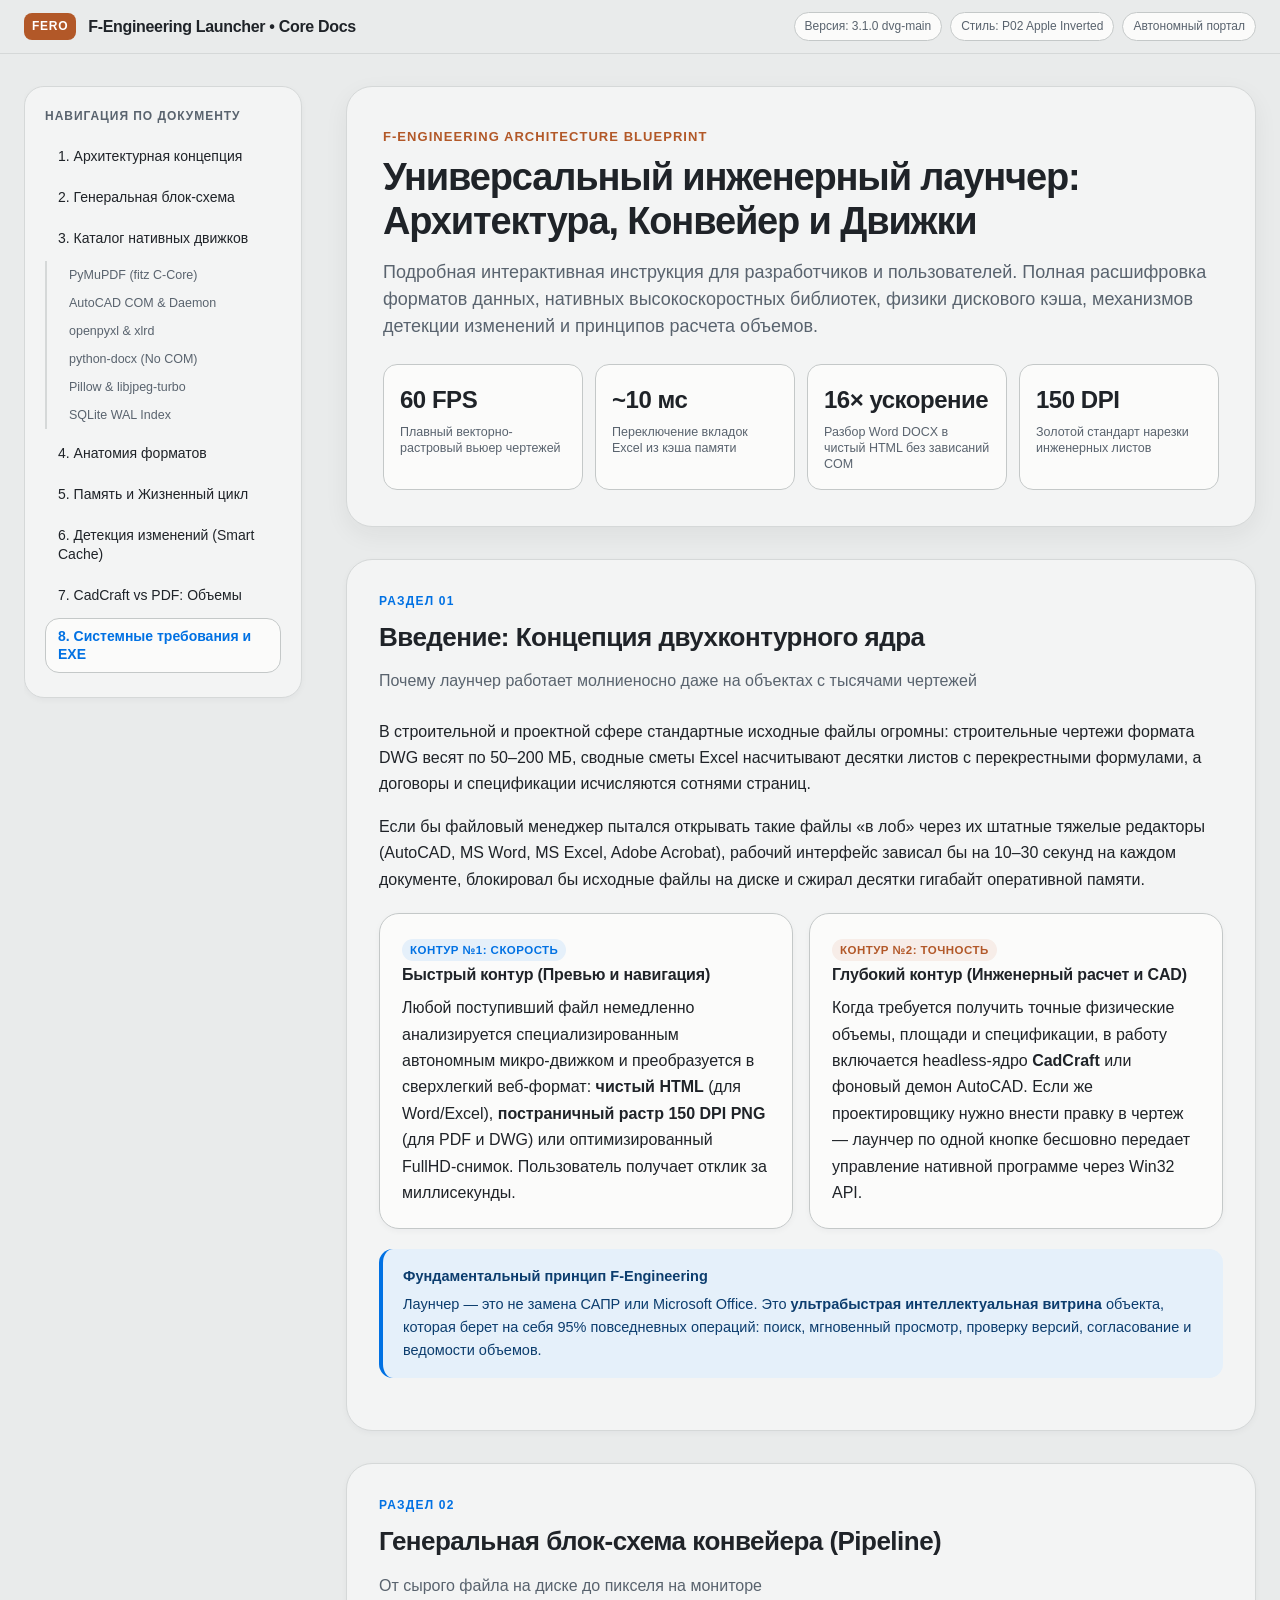
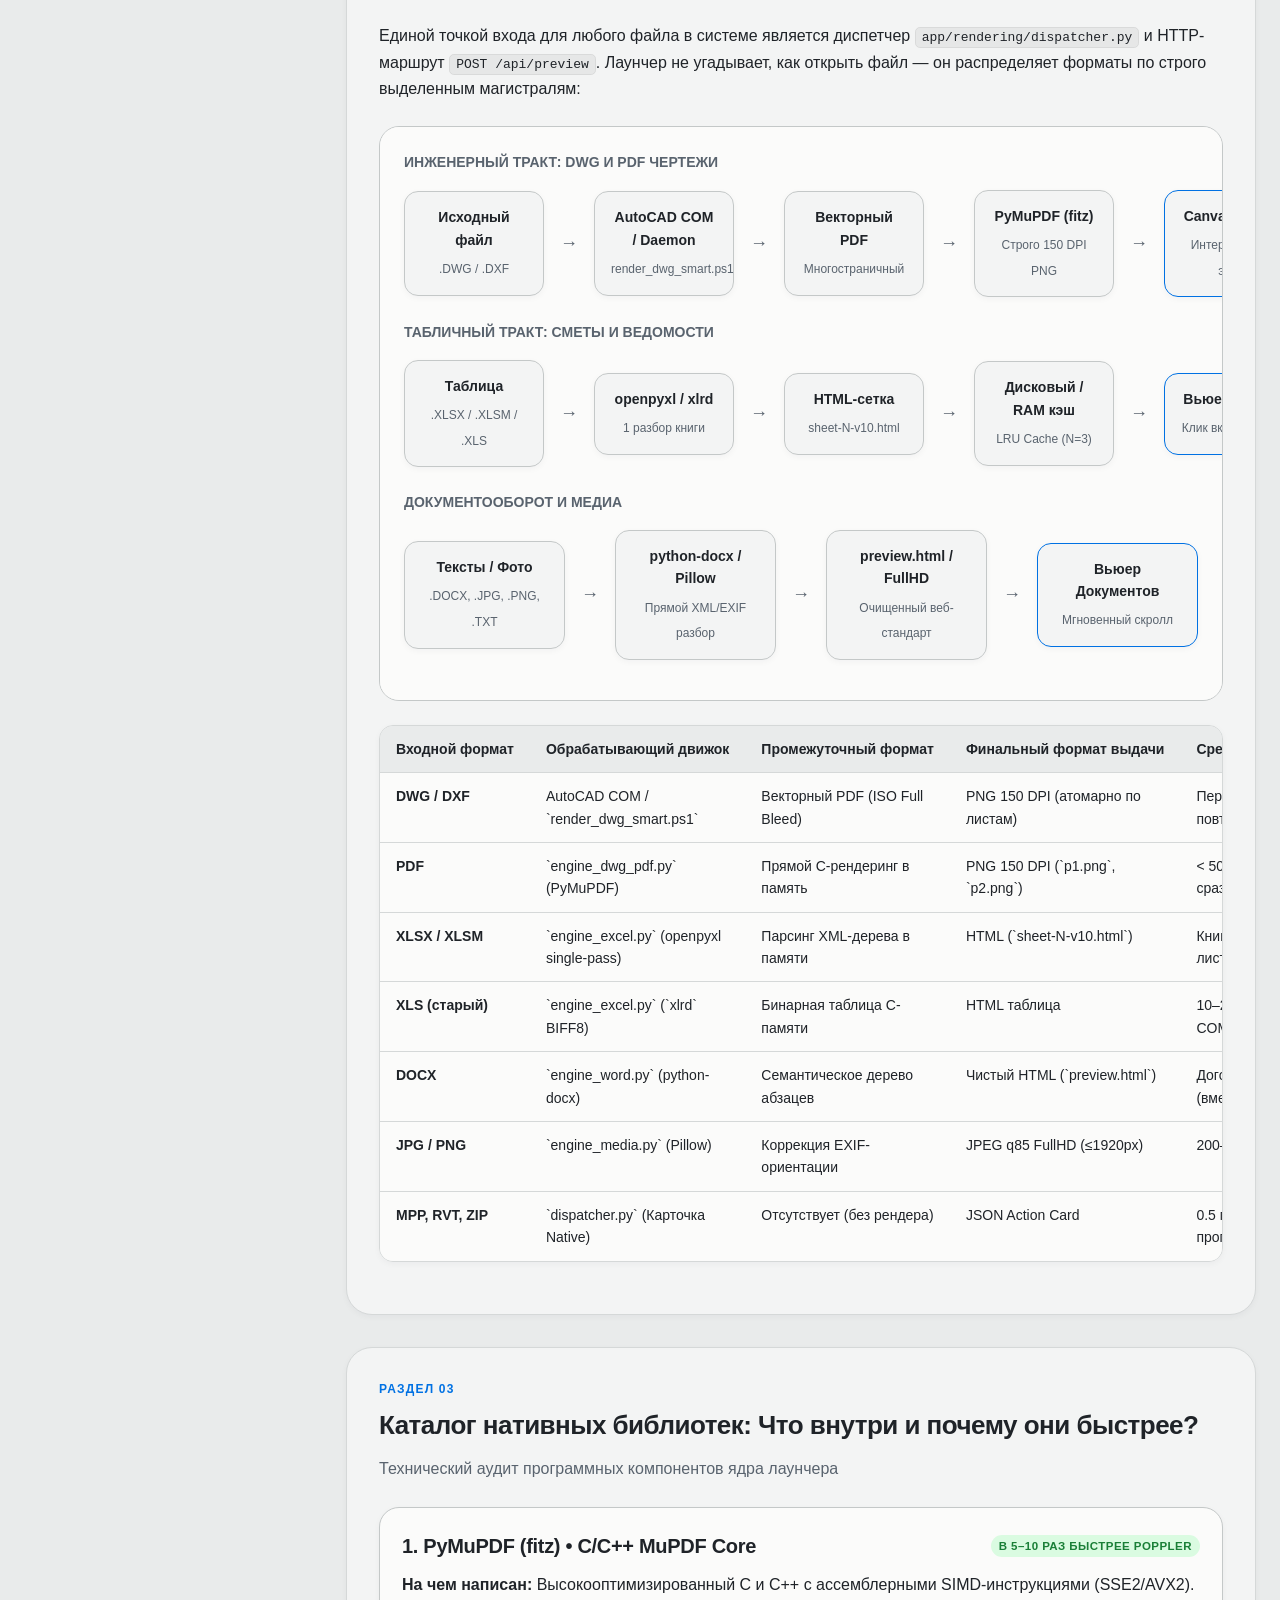
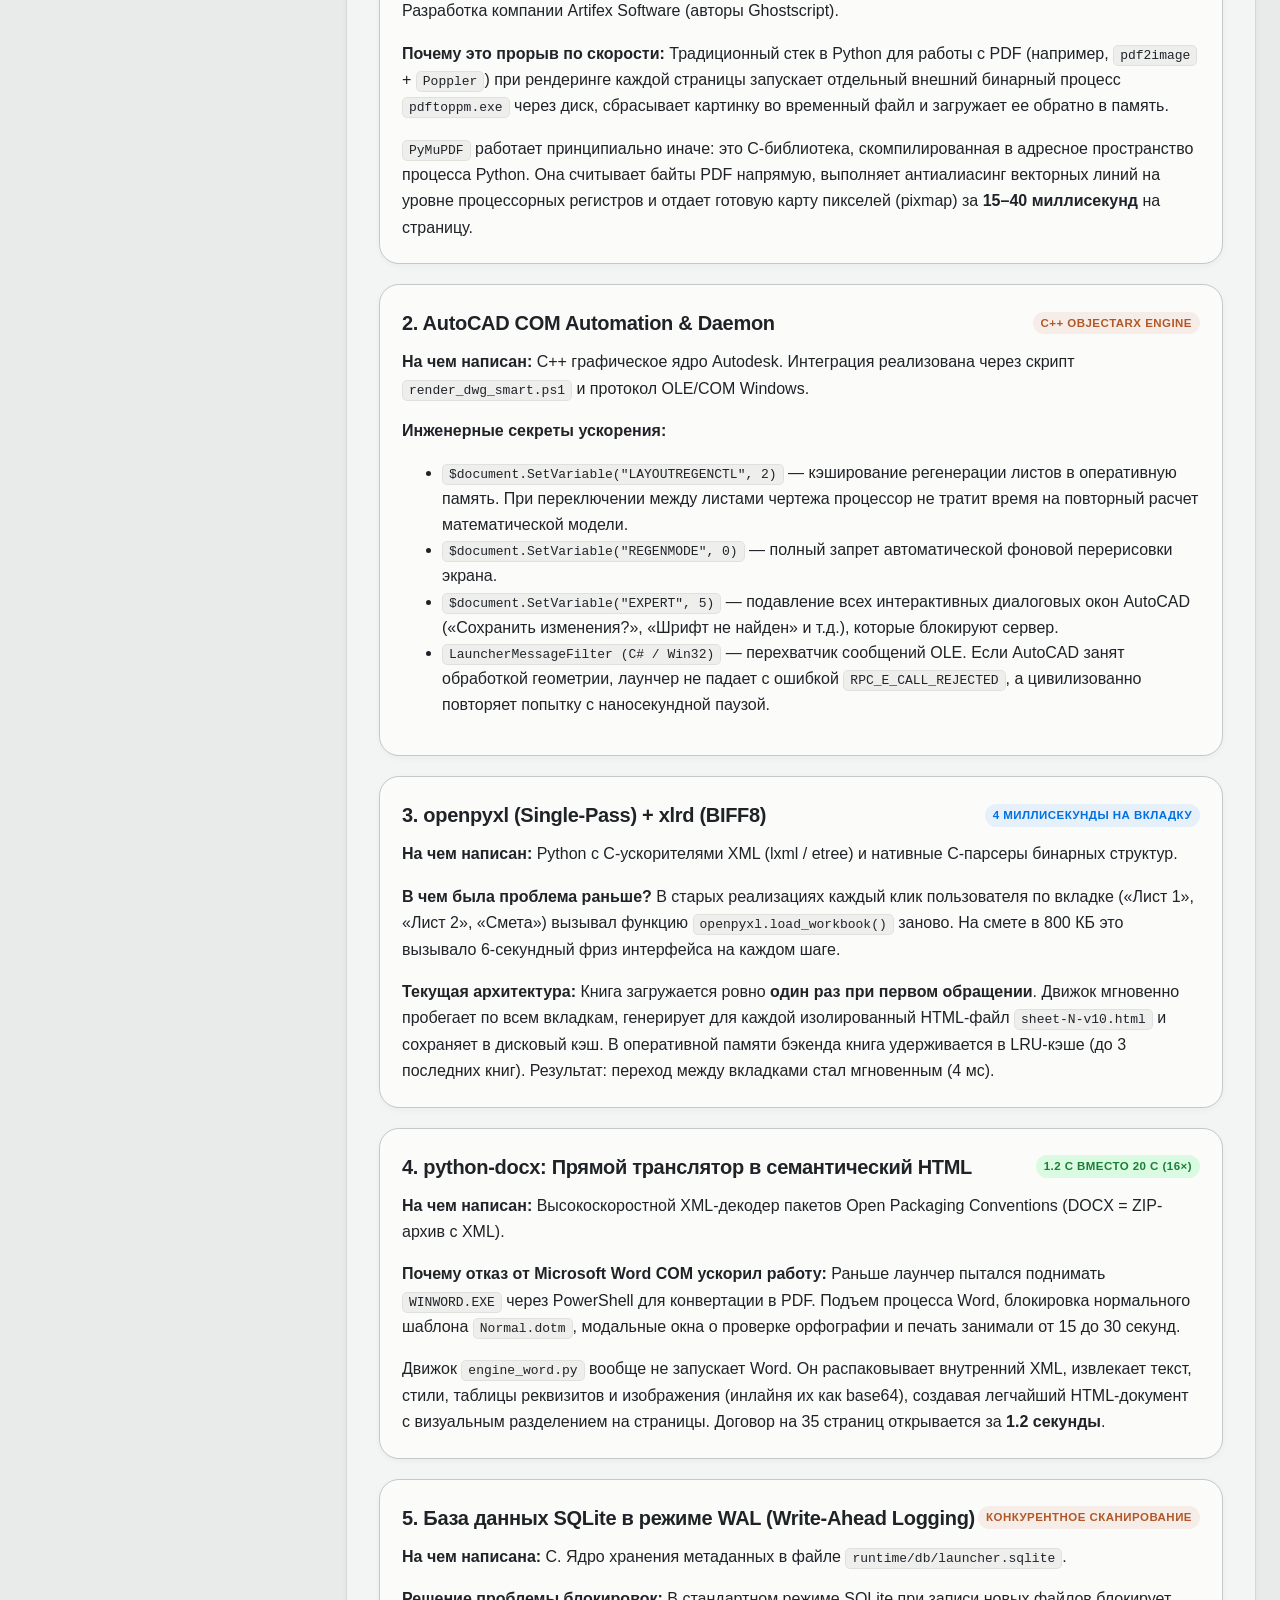
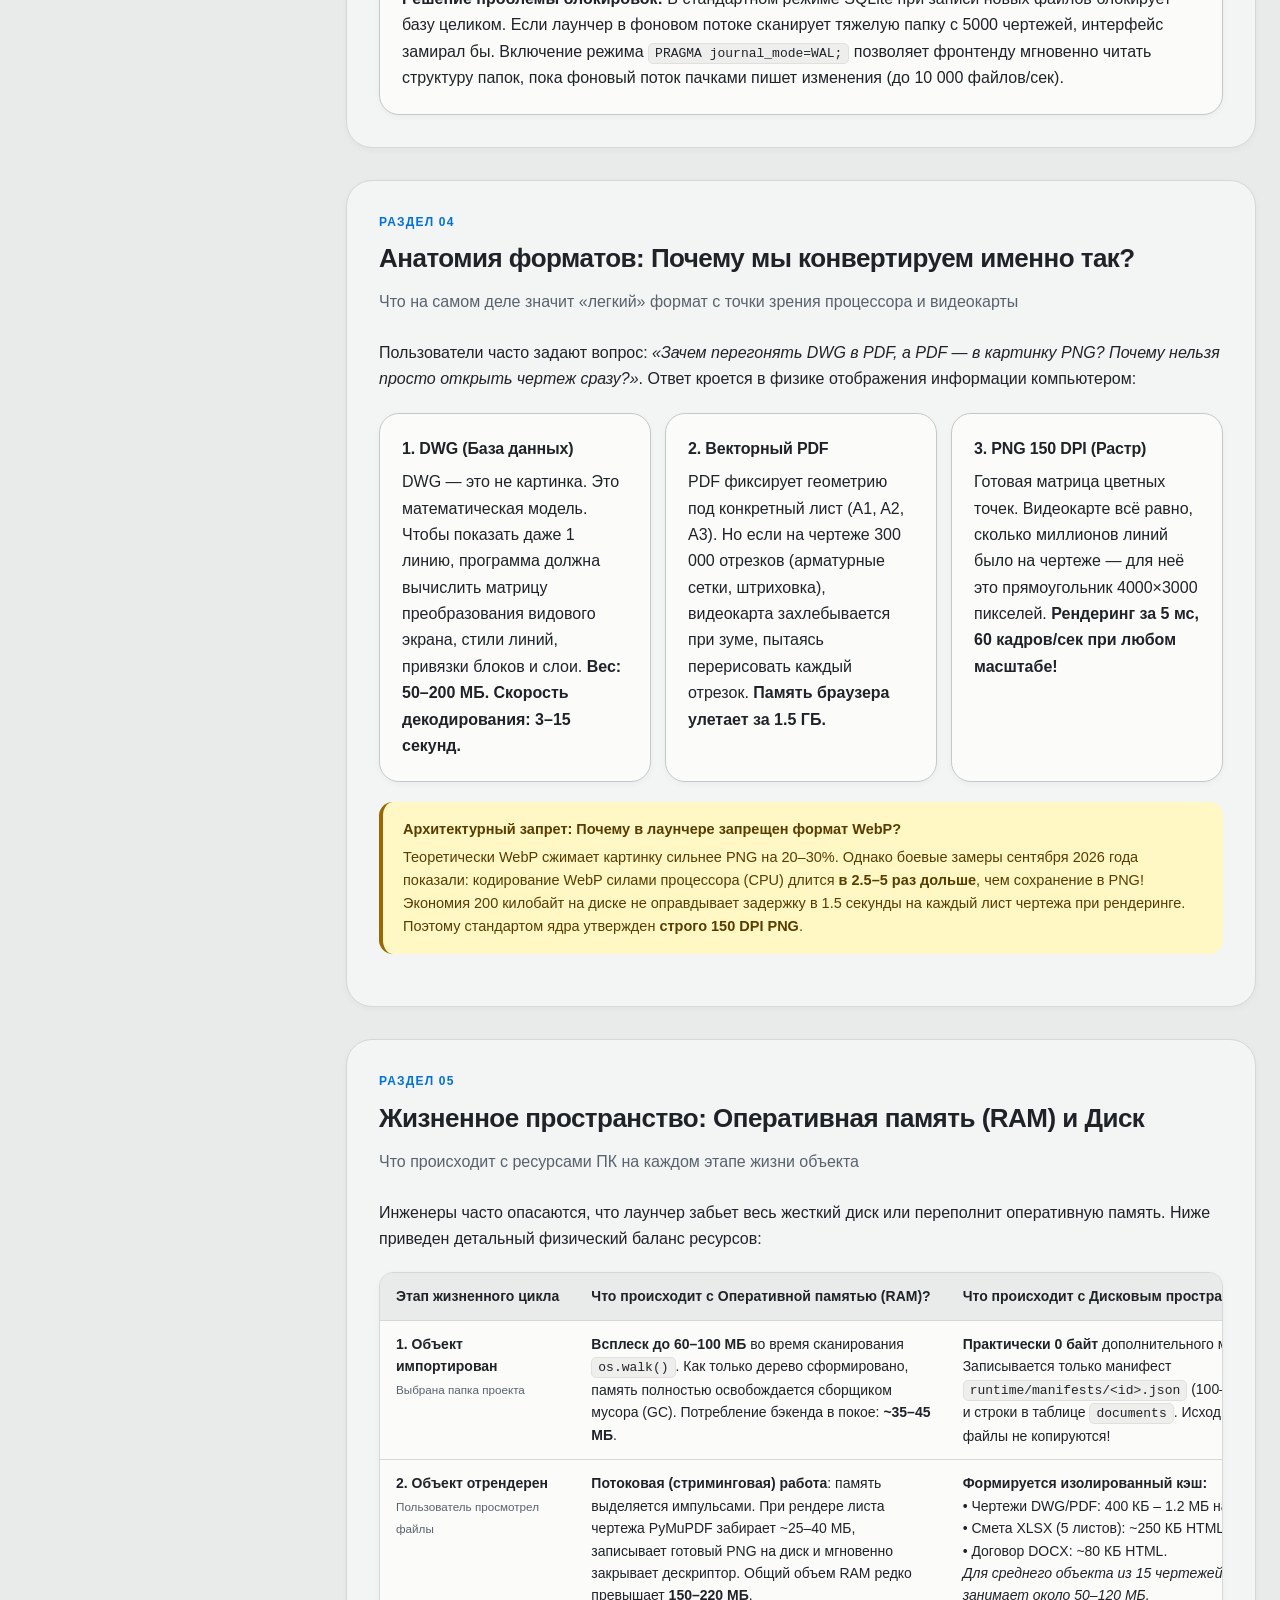
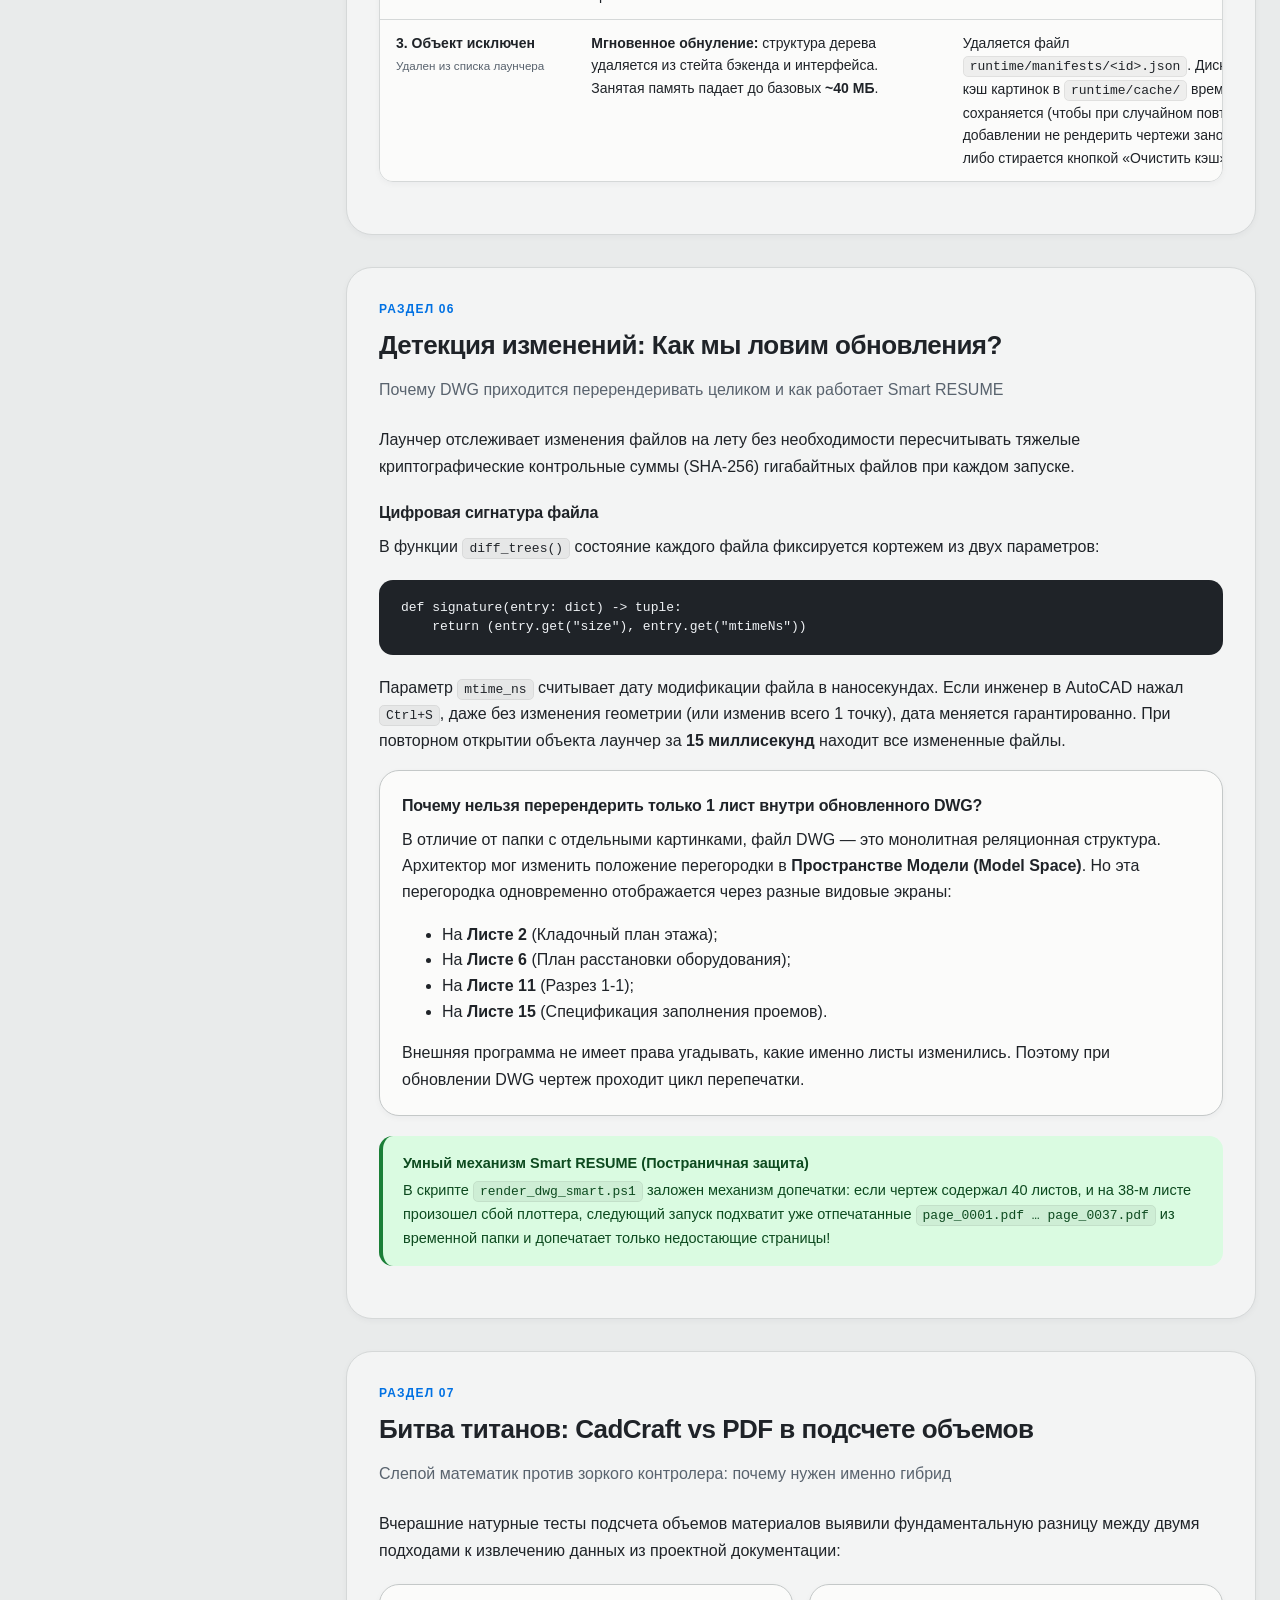
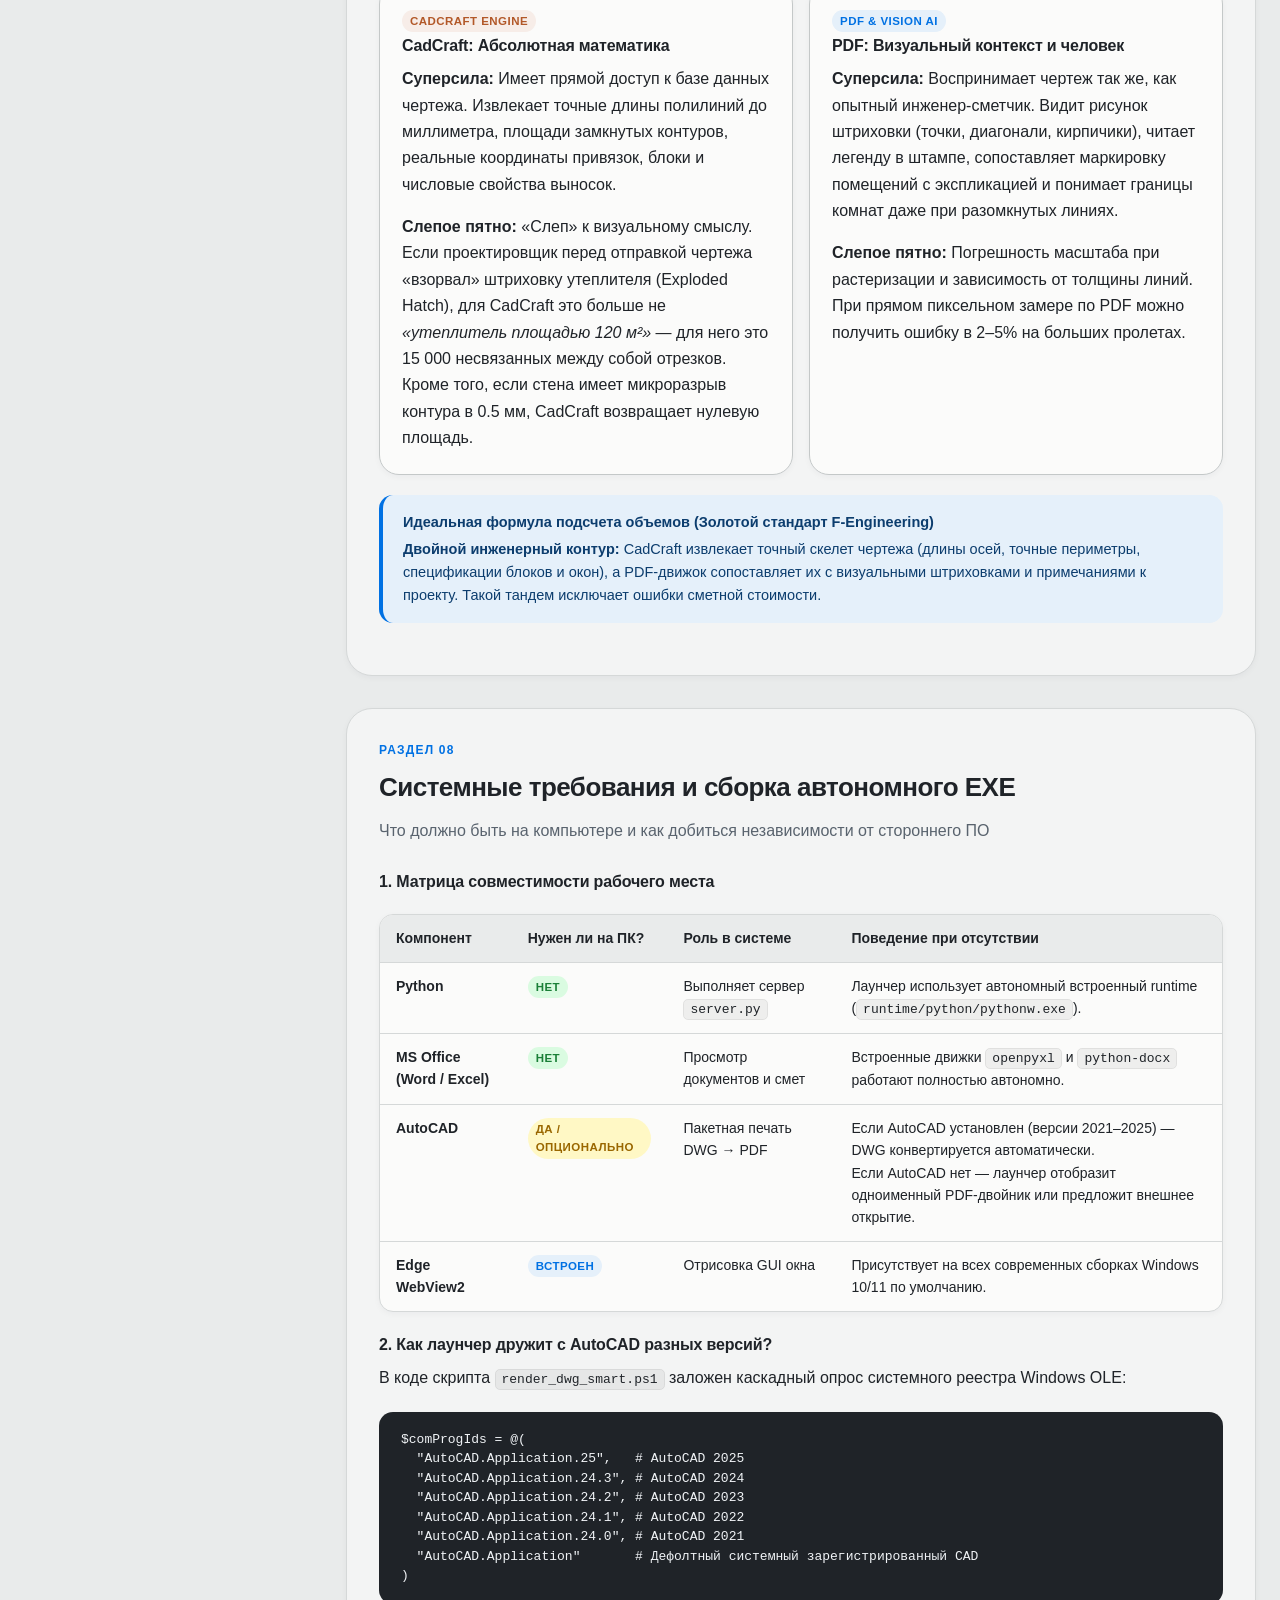
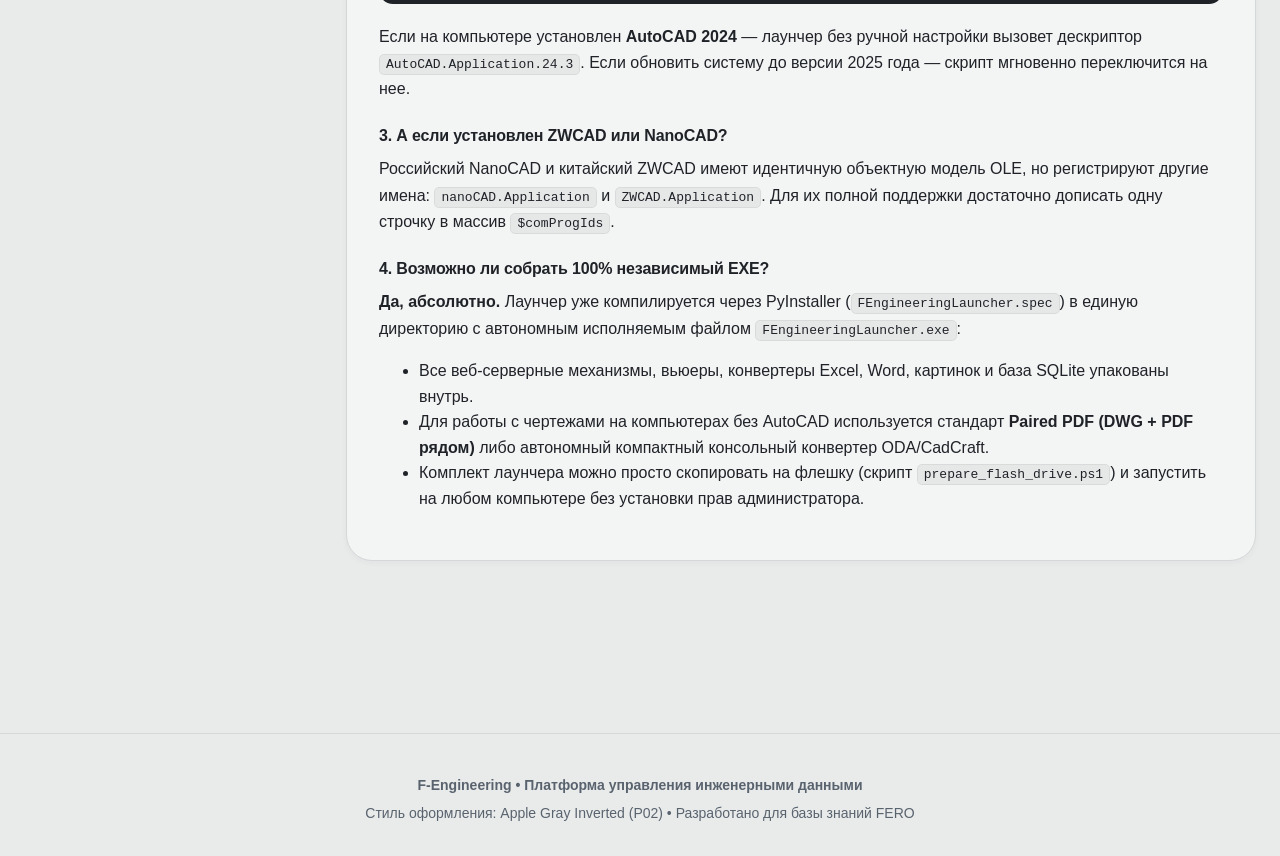
==== commit 4d5be365: "docs: refine mobile navigation in user guide and add app icon assets" ====
--- a/docs/f_engineering_launcher_guide.html
+++ b/docs/f_engineering_launcher_guide.html
@@ -62,16 +62,21 @@
   height: 3px;
   background: linear-gradient(90deg, var(--copper), var(--accent));
   width: 0%;
-  z-index: 1000;
+  z-index: 1002;
   transition: width 0.1s ease-out;
+}
+
+/* Отступ для плавной прокрутки с учетом фиксированного хедера */
+.guide-section, .hero-card, [id] {
+  scroll-margin-top: 84px;
 }
 
 /* Хедер */
 .app-header {
   position: sticky;
   top: 0;
-  z-index: 900;
-  background: rgba(233, 235, 235, 0.88);
+  z-index: 1000;
+  background: rgba(233, 235, 235, 0.92);
   backdrop-filter: blur(20px);
   -webkit-backdrop-filter: blur(20px);
   border-bottom: 1px solid var(--border);
@@ -505,20 +510,55 @@
 @media (max-width: 992px) {
   .doc-layout { grid-template-columns: 1fr; }
   .sidebar {
-    display: none;
+    display: block;
     position: fixed;
     top: 56px;
     left: 0;
     right: 0;
     bottom: 0;
-    height: auto;
-    z-index: 950;
+    height: calc(100dvh - 56px);
+    z-index: 990;
     background: rgba(233, 235, 235, 0.98);
     backdrop-filter: blur(20px);
-    padding: 20px;
+    -webkit-backdrop-filter: blur(20px);
+    padding: 16px 20px 60px;
+    overflow-y: auto;
+    -webkit-overflow-scrolling: touch;
+    transform: translateY(-115%);
+    opacity: 0;
+    pointer-events: none;
+    transition: transform 0.28s cubic-bezier(0.16, 1, 0.3, 1), opacity 0.2s ease;
   }
-  .sidebar.open { display: block; }
-  .menu-btn { display: inline-flex; }
+  .sidebar.open {
+    transform: translateY(0);
+    opacity: 1;
+    pointer-events: auto;
+  }
+  .sidebar-box {
+    background: transparent;
+    border: none;
+    box-shadow: none;
+    padding: 0;
+  }
+  .nav-link {
+    font-size: 16px;
+    padding: 12px 14px;
+    margin-bottom: 6px;
+    touch-action: manipulation;
+    cursor: pointer;
+  }
+  .nav-sublink {
+    font-size: 14px;
+    padding: 10px 14px;
+    margin-bottom: 4px;
+    touch-action: manipulation;
+    cursor: pointer;
+  }
+  .menu-btn {
+    display: inline-flex;
+    touch-action: manipulation;
+    cursor: pointer;
+  }
   .header-tags { display: none; }
 }
 
@@ -1182,57 +1222,112 @@
 </footer>
 
 <script>
-// Интерактивное управление: оглавление, скролл-трекинг, адаптивное меню
+// Интерактивное управление: оглавление, скролл-трекинг, надежное адаптивное меню для мобильных
 document.addEventListener("DOMContentLoaded", () => {
   const progressBar = document.getElementById("progress-bar");
   const menuToggle = document.getElementById("menuToggle");
   const sidebarNav = document.getElementById("sidebarNav");
-  const navLinks = document.querySelectorAll(".nav-link");
-  const sections = document.querySelectorAll(".guide-section");
+  const navLinks = document.querySelectorAll(".nav-link, .nav-sublink");
+  const sections = document.querySelectorAll(".guide-section, .hero-card");
 
   // Индикатор прогресса чтения
   window.addEventListener("scroll", () => {
     const winScroll = document.documentElement.scrollTop || document.body.scrollTop;
     const height = document.documentElement.scrollHeight - document.documentElement.clientHeight;
-    const scrolled = (winScroll / height) * 100;
-    progressBar.style.width = scrolled + "%";
+    if (height > 0) {
+      const scrolled = (winScroll / height) * 100;
+      progressBar.style.width = Math.min(100, Math.max(0, scrolled)) + "%";
+    }
 
     // Активный пункт в оглавлении при скролле
     let currentId = "";
     sections.forEach(sec => {
-      const top = sec.offsetTop - 120;
+      const top = sec.offsetTop - 140;
       if (winScroll >= top) {
         currentId = sec.getAttribute("id");
       }
     });
 
     if (currentId) {
-      navLinks.forEach(link => {
+      document.querySelectorAll(".nav-link").forEach(link => {
         link.classList.remove("active");
         if (link.getAttribute("href") === "#" + currentId) {
           link.classList.add("active");
         }
       });
     }
-  });
-
-  // Мобильное меню
+  }, { passive: true });
+
+  // Функция закрытия мобильного меню
+  const closeMobileMenu = () => {
+    if (sidebarNav && sidebarNav.classList.contains("open")) {
+      sidebarNav.classList.remove("open");
+      if (menuToggle) {
+        menuToggle.textContent = "Оглавление ☰";
+        menuToggle.setAttribute("aria-expanded", "false");
+      }
+      document.body.style.overflow = "";
+    }
+  };
+
+  // Функция открытия/переключения мобильного меню
   if (menuToggle && sidebarNav) {
-    menuToggle.addEventListener("click", () => {
-      sidebarNav.classList.toggle("open");
-      menuToggle.textContent = sidebarNav.classList.contains("open") ? "Закрыть ✕" : "Оглавление ☰";
-    });
-
-    // Закрывать меню при клике по ссылке на мобильных
-    document.querySelectorAll(".sidebar a").forEach(link => {
-      link.addEventListener("click", () => {
-        if (window.innerWidth <= 992) {
-          sidebarNav.classList.remove("open");
-          menuToggle.textContent = "Оглавление ☰";
-        }
-      });
+    menuToggle.addEventListener("click", (e) => {
+      e.stopPropagation();
+      const isOpen = sidebarNav.classList.toggle("open");
+      menuToggle.textContent = isOpen ? "Закрыть ✕" : "Оглавление ☰";
+      menuToggle.setAttribute("aria-expanded", isOpen ? "true" : "false");
+      // Предотвращаем скролл фона на мобильных пока открыто меню
+      document.body.style.overflow = isOpen ? "hidden" : "";
     });
   }
+
+  // Переход по пунктам меню (Гарантированно работает на iPhone / Android / Desktop)
+  navLinks.forEach(link => {
+    link.addEventListener("click", function(e) {
+      const href = this.getAttribute("href");
+      if (!href || !href.startsWith("#")) return;
+
+      const targetId = href.substring(1);
+      const targetEl = document.getElementById(targetId);
+      if (!targetEl) return;
+
+      // Обязательно отменяем стандартный скачок, чтобы выполнить расчет со сдвигом хедера
+      e.preventDefault();
+
+      // Закрываем меню на мобильном устройстве
+      const isMobile = window.innerWidth <= 992;
+      if (isMobile) {
+        closeMobileMenu();
+      }
+
+      // Задержка 50мс для завершения закрытия меню и пересчета верстки в mobile WebKit/Blink
+      setTimeout(() => {
+        const header = document.querySelector(".app-header");
+        const headerHeight = header ? header.offsetHeight : 60;
+        const targetY = targetEl.getBoundingClientRect().top + window.pageYOffset - headerHeight - 16;
+
+        window.scrollTo({
+          top: Math.max(0, targetY),
+          behavior: "smooth"
+        });
+
+        // Обновляем хэш в строке браузера без дергания экрана
+        if (history.pushState) {
+          history.pushState(null, null, "#" + targetId);
+        }
+      }, isMobile ? 60 : 0);
+    });
+  });
+
+  // Закрывать мобильное меню при клике вне его
+  document.addEventListener("click", (e) => {
+    if (window.innerWidth <= 992 && sidebarNav && sidebarNav.classList.contains("open")) {
+      if (!sidebarNav.contains(e.target) && !menuToggle.contains(e.target)) {
+        closeMobileMenu();
+      }
+    }
+  });
 });
 </script>
 
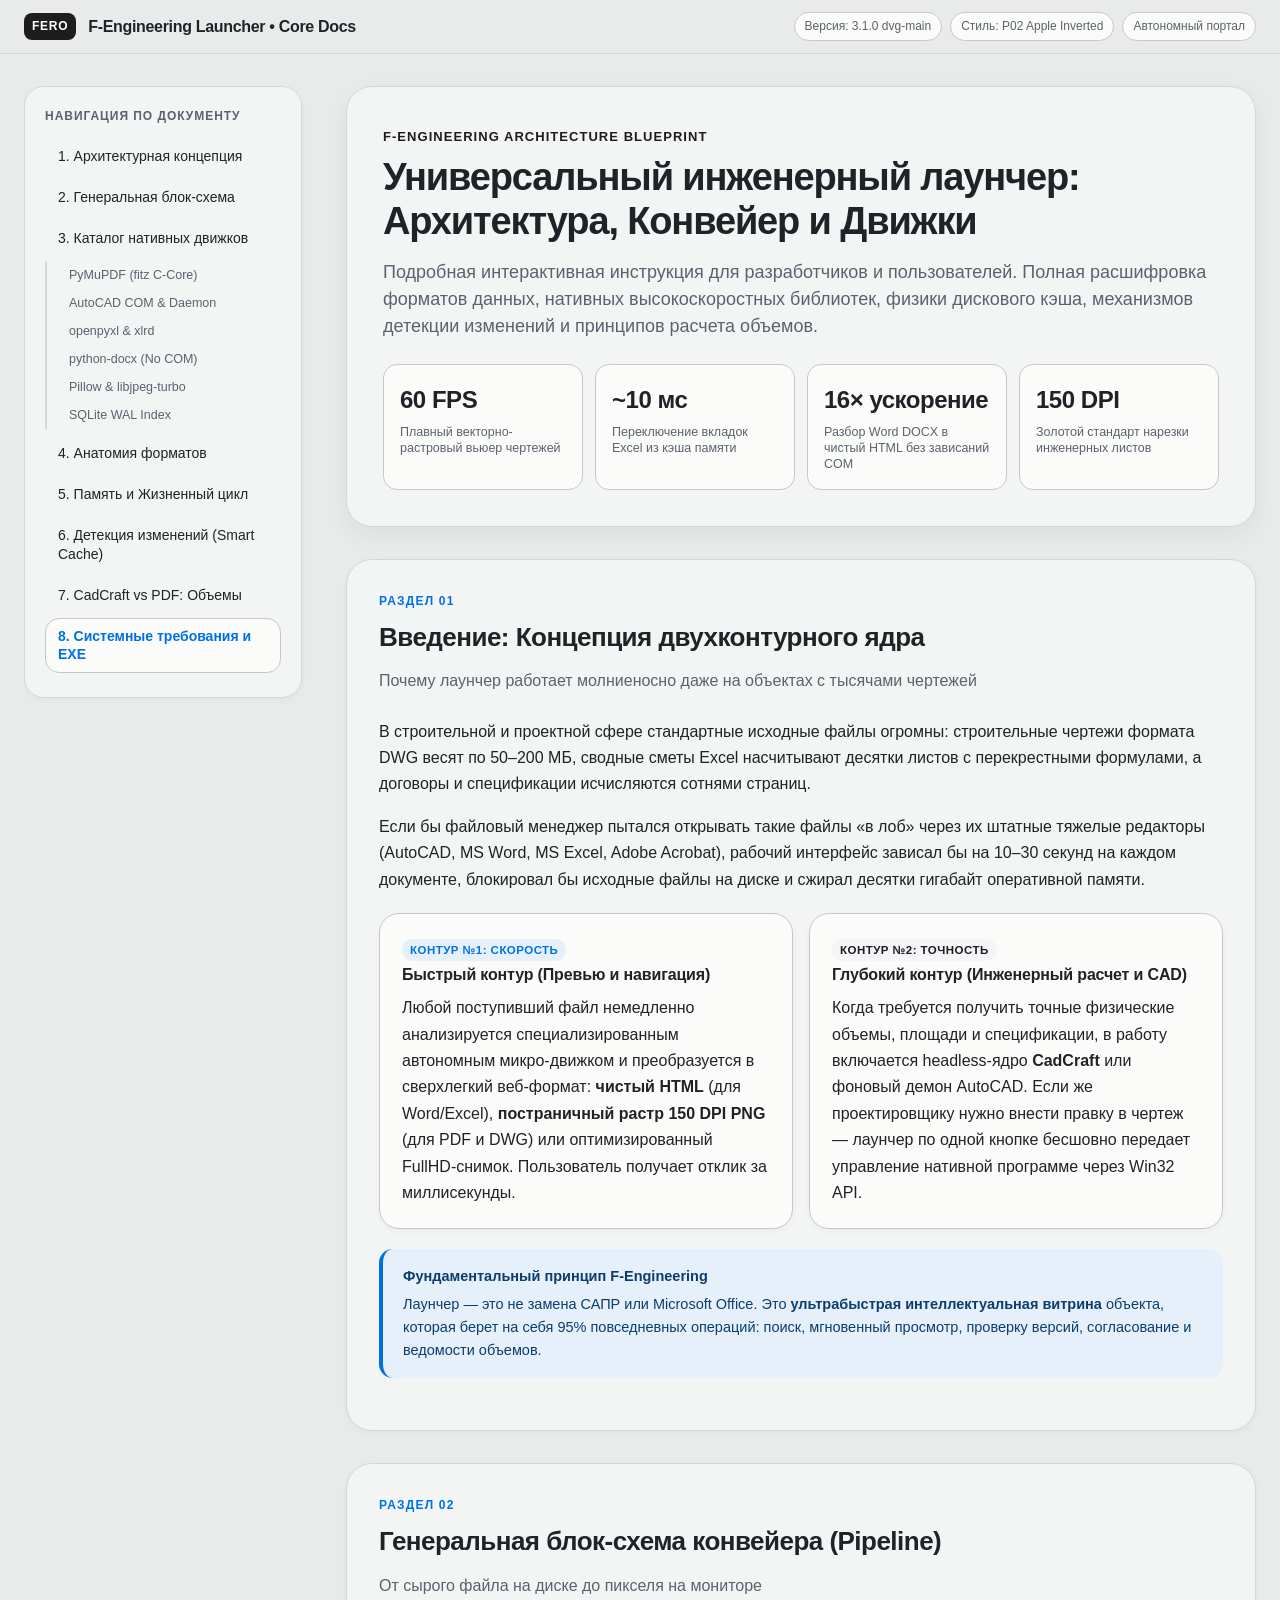
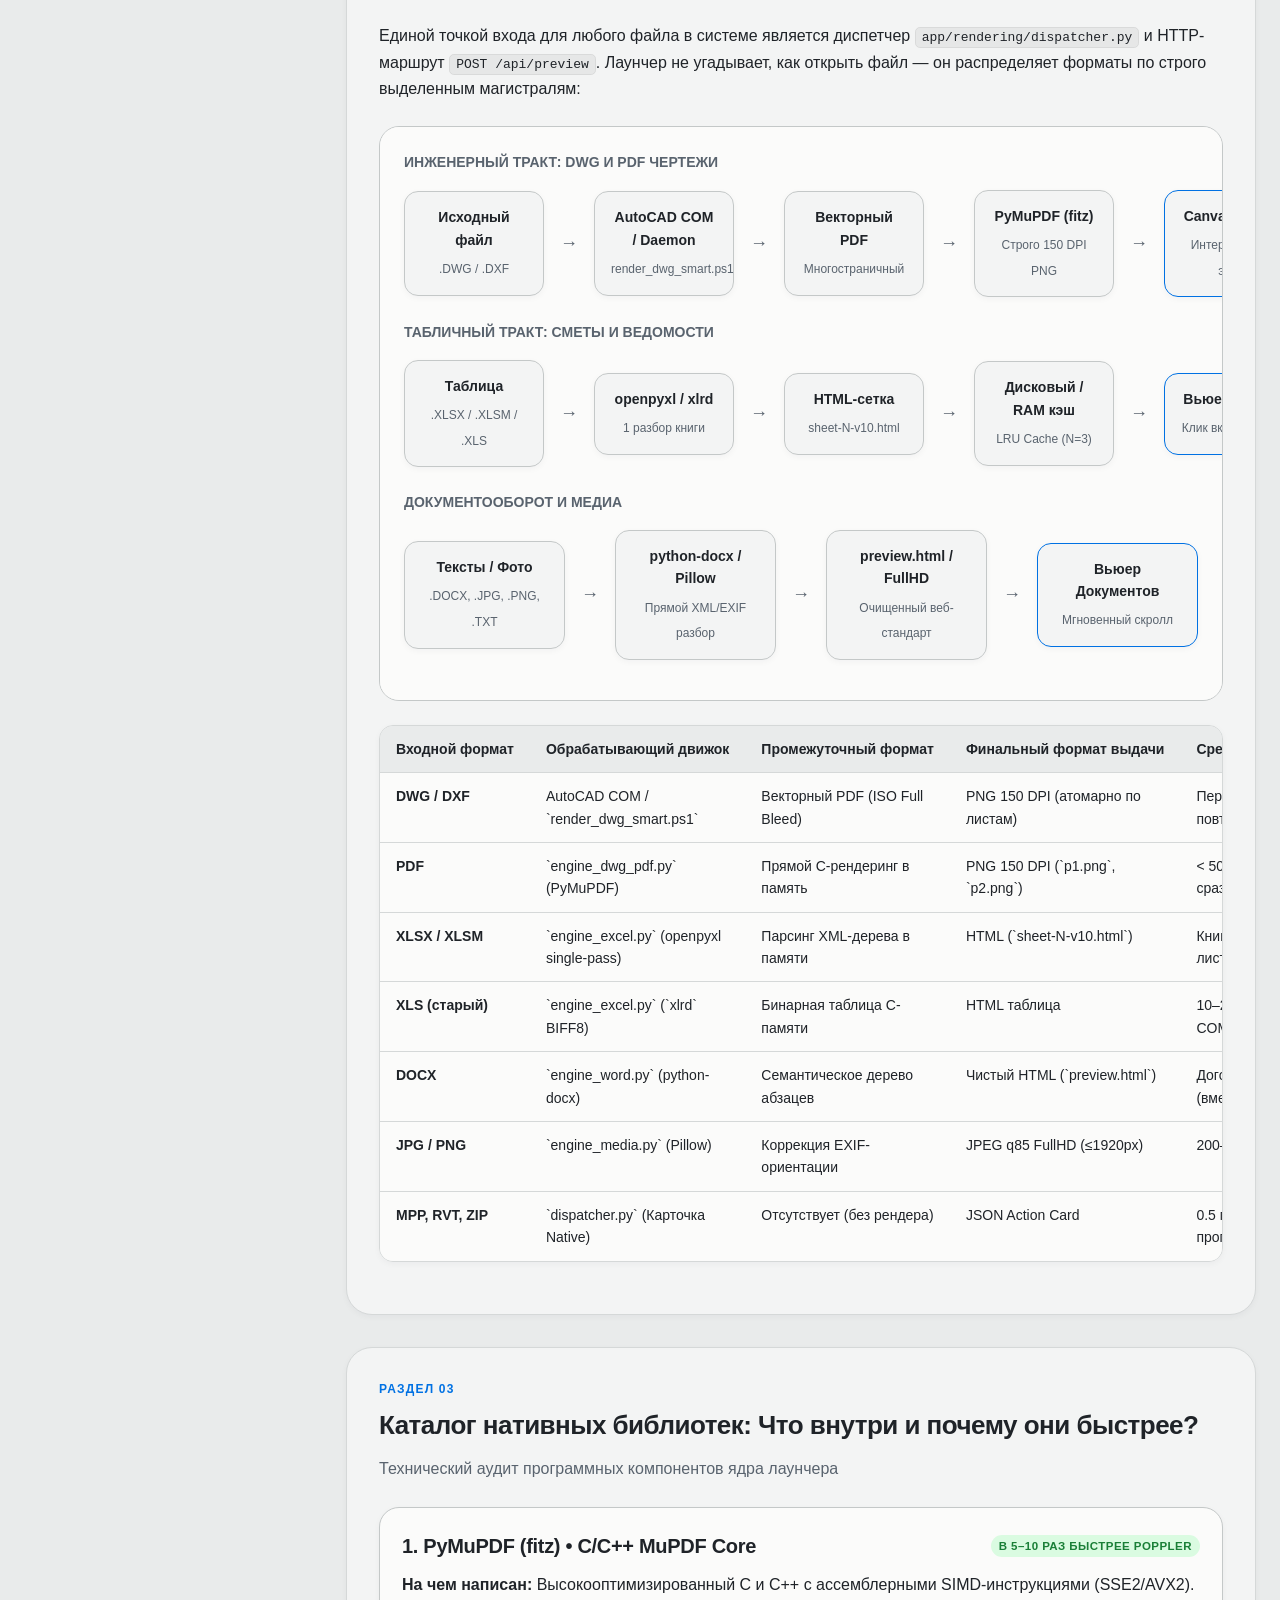
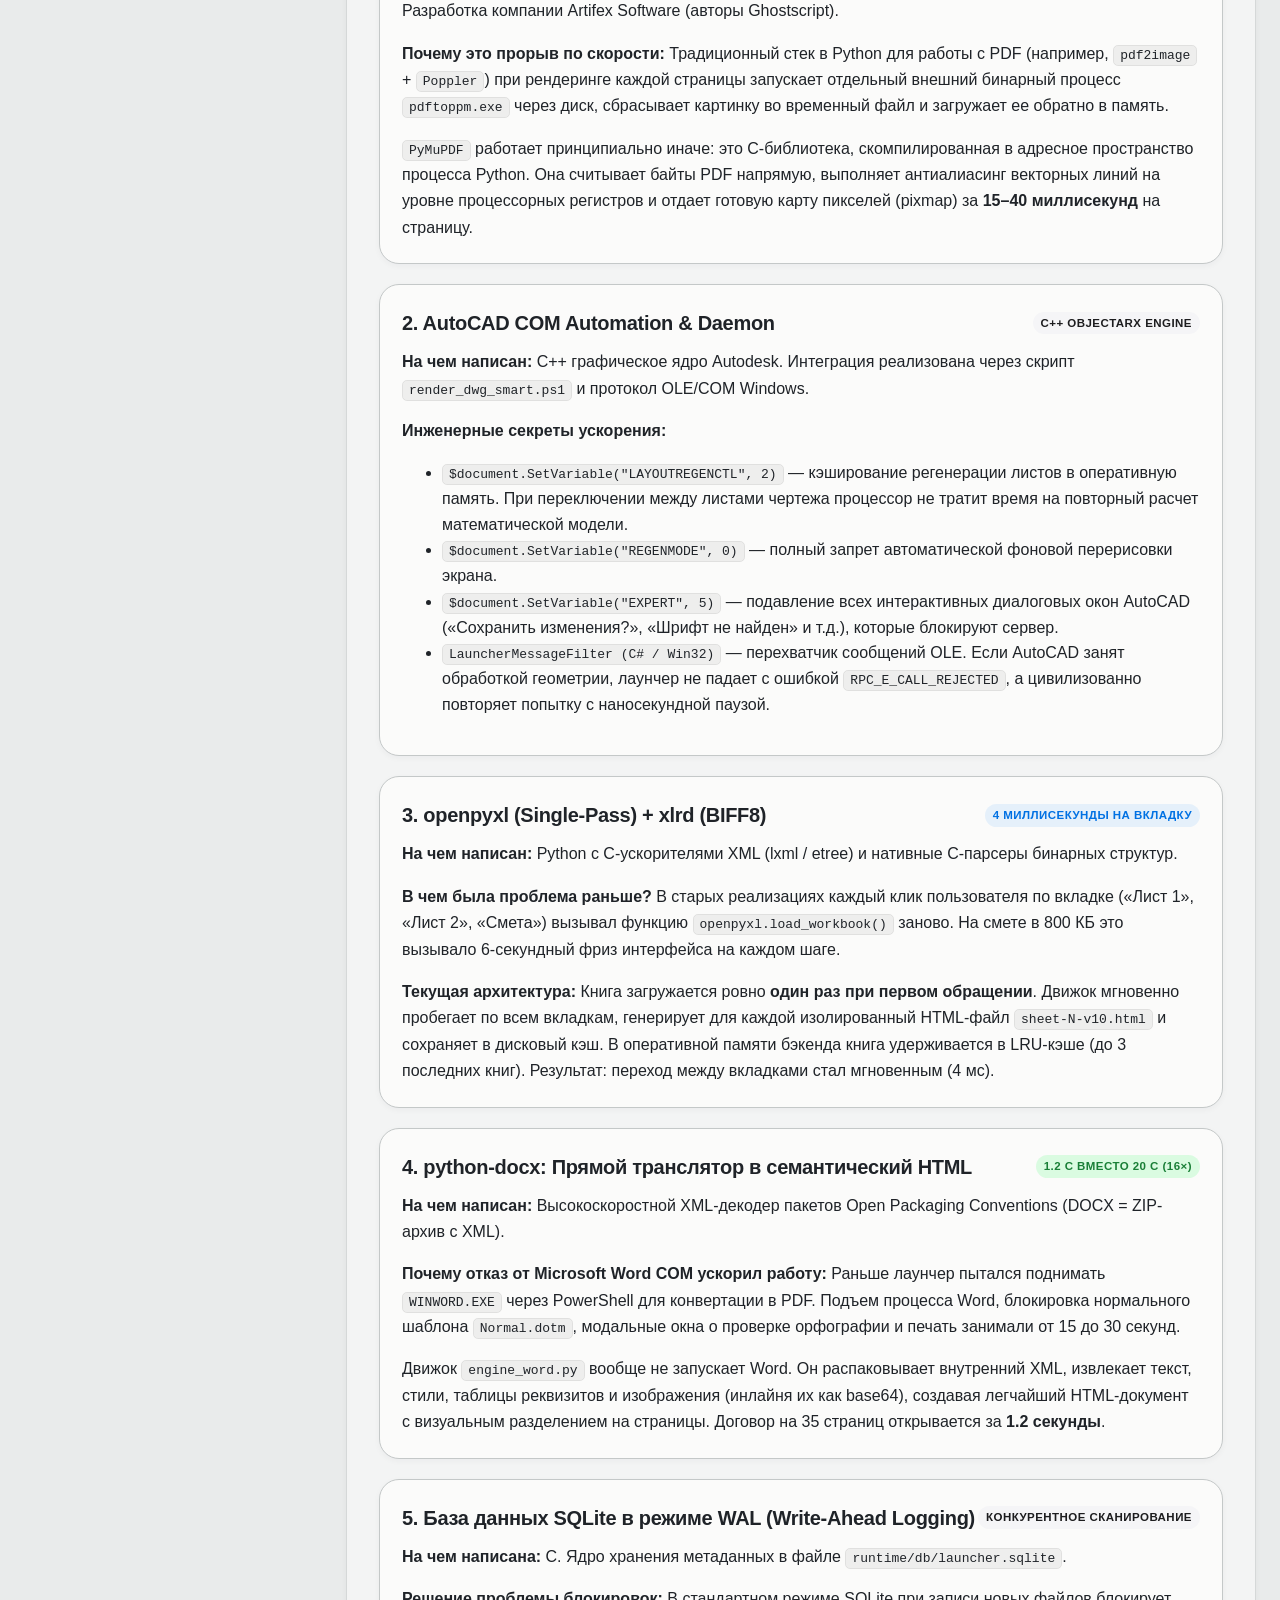
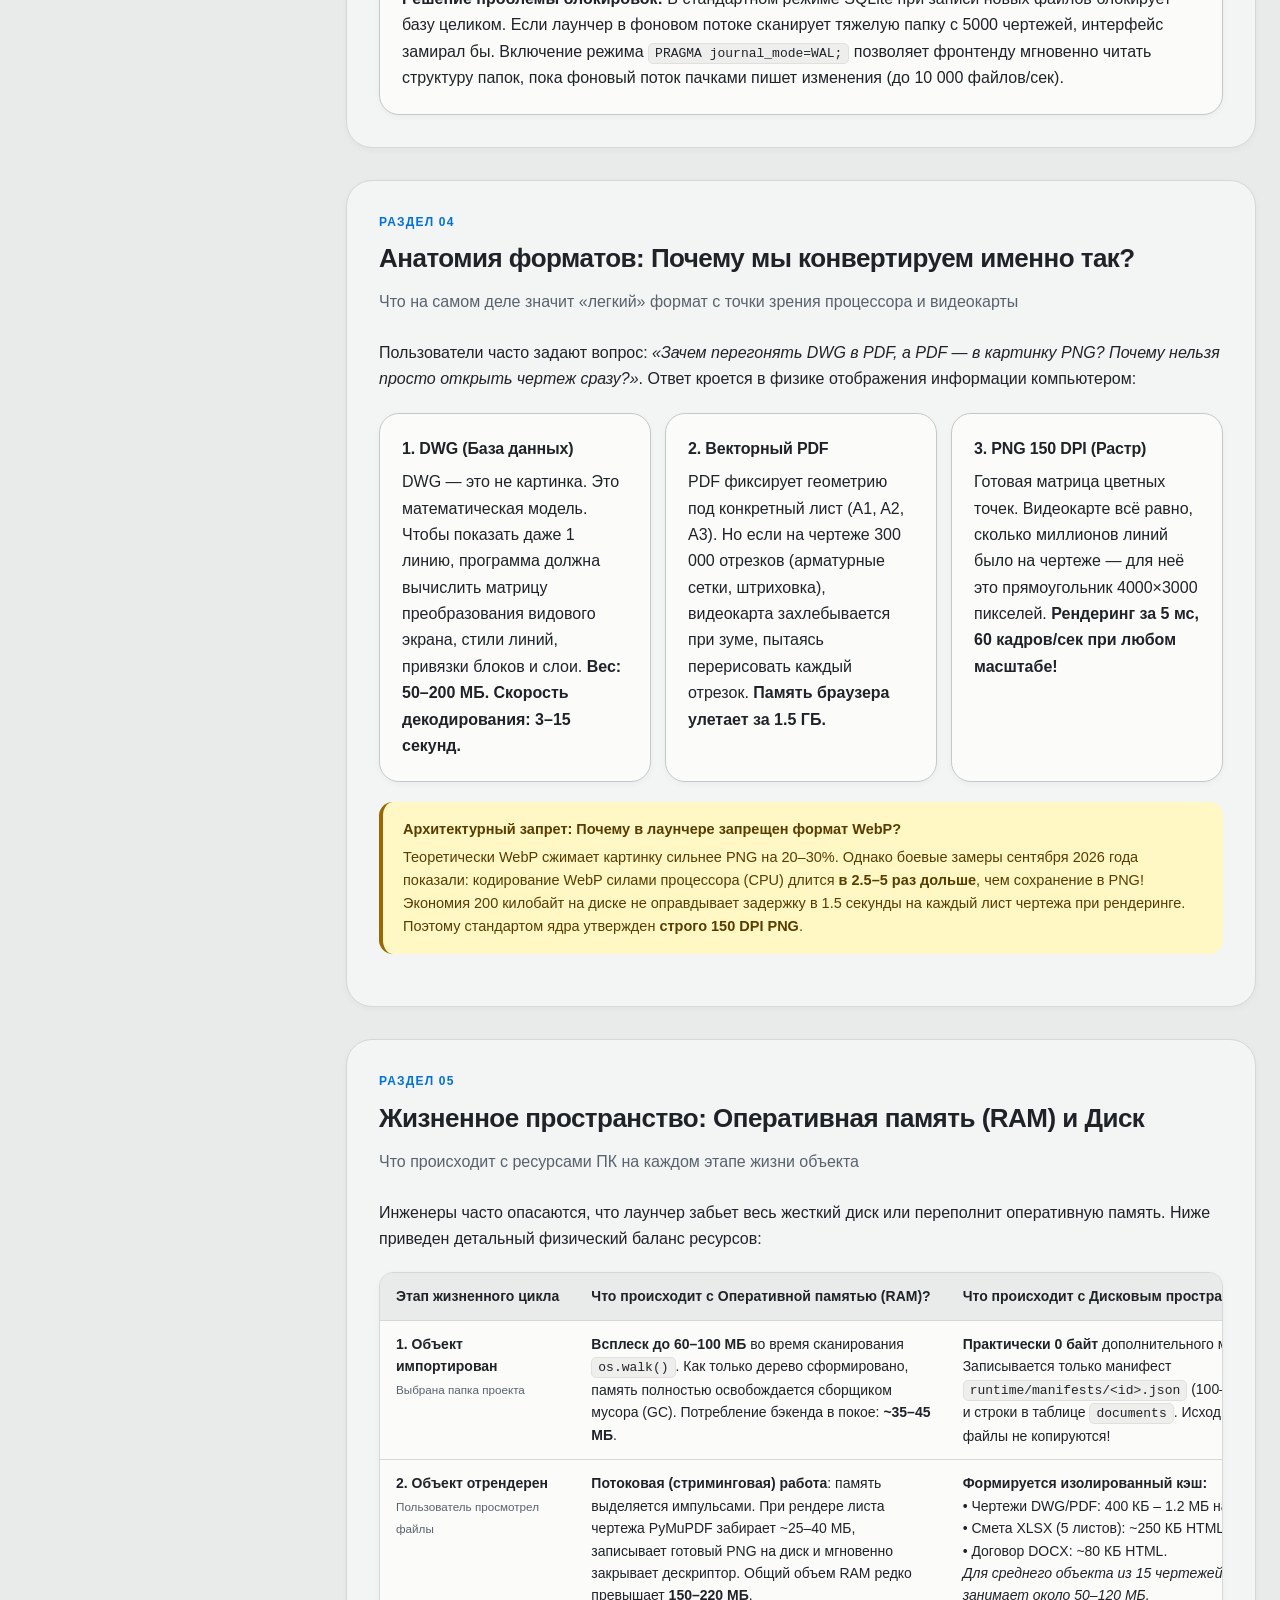
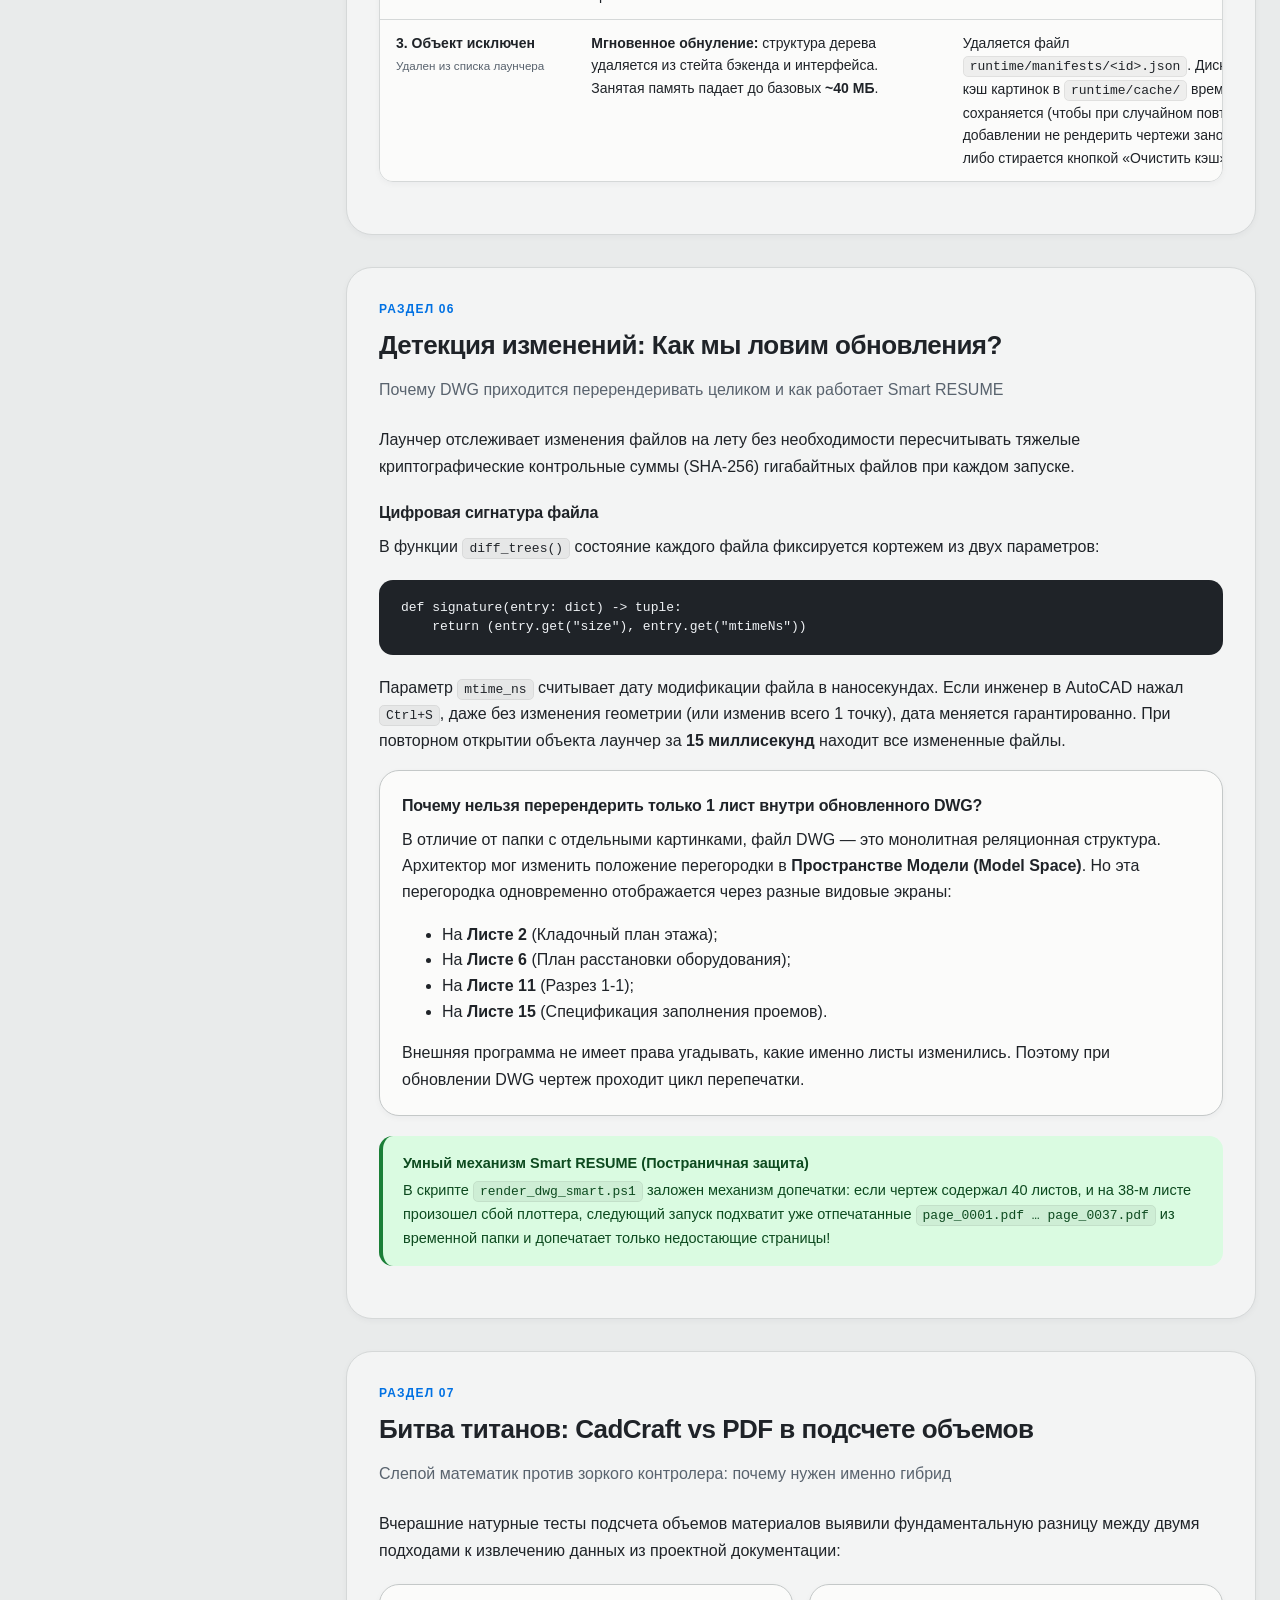
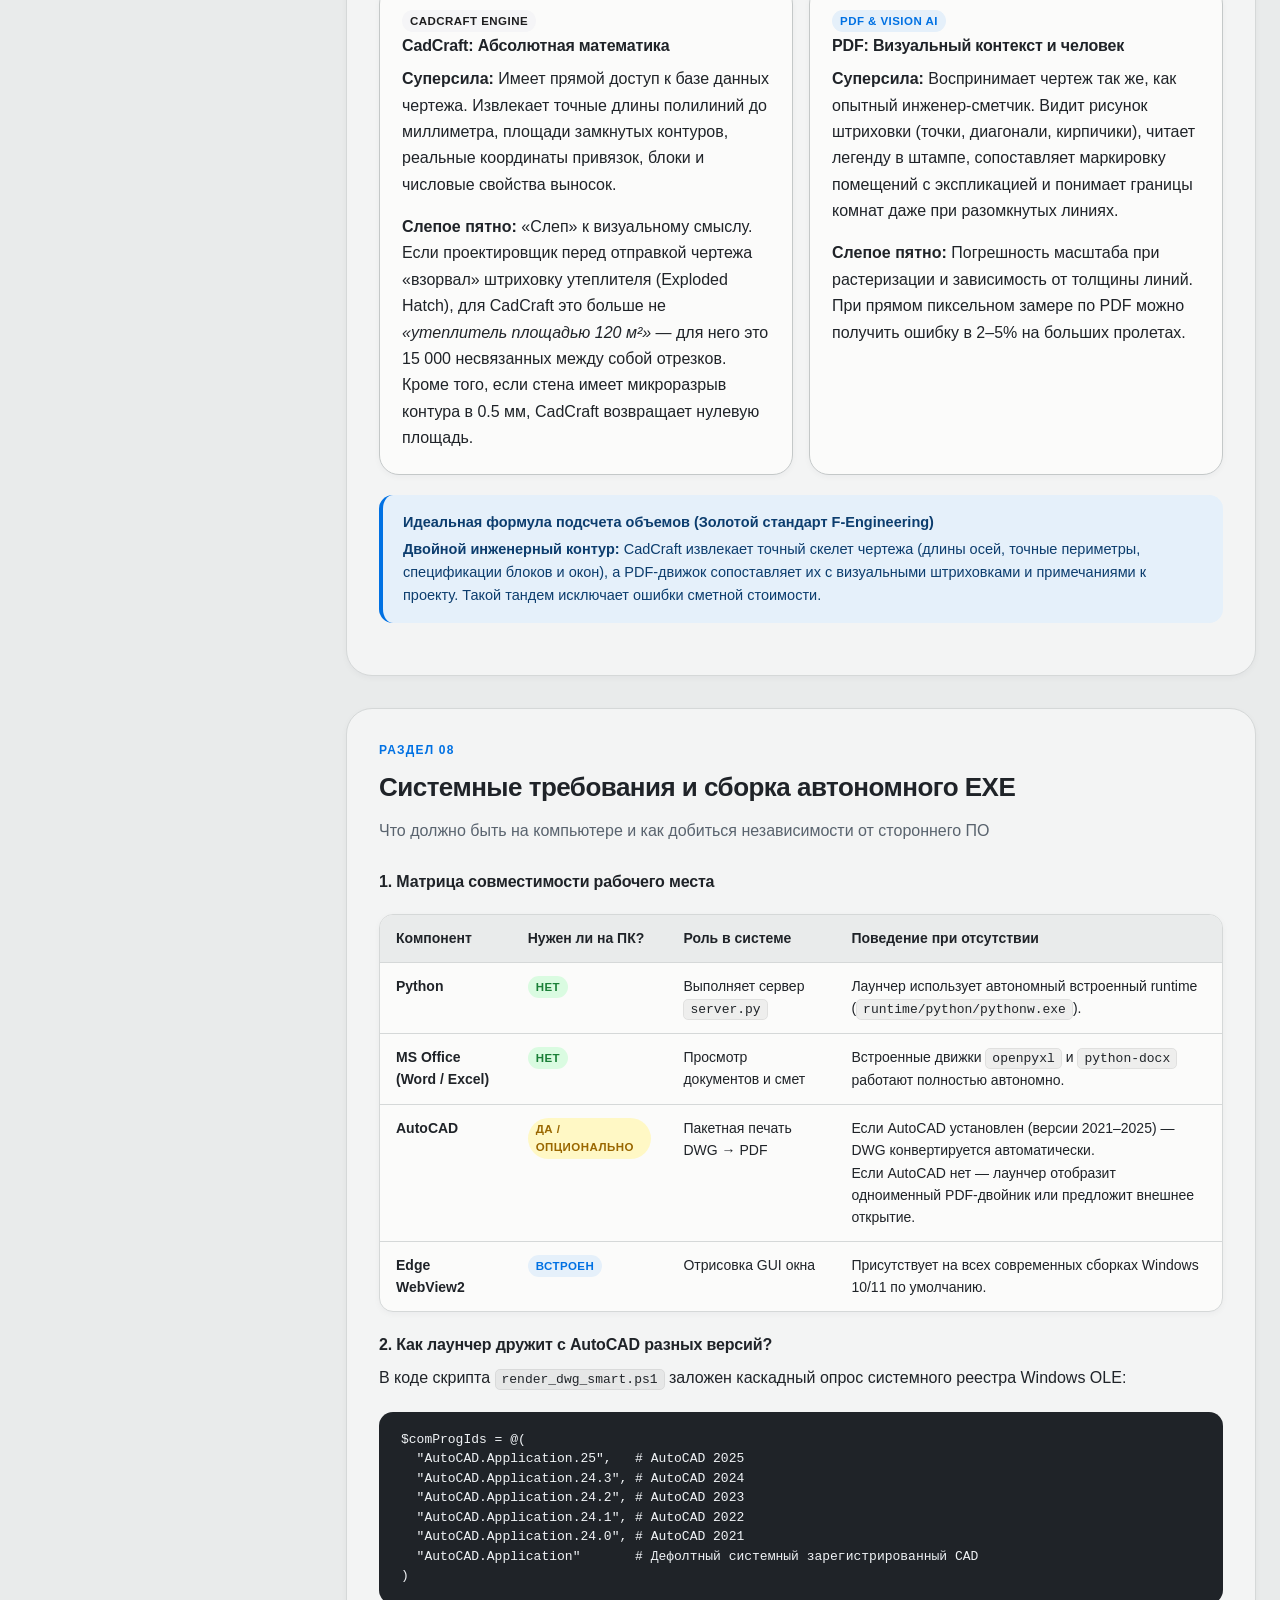
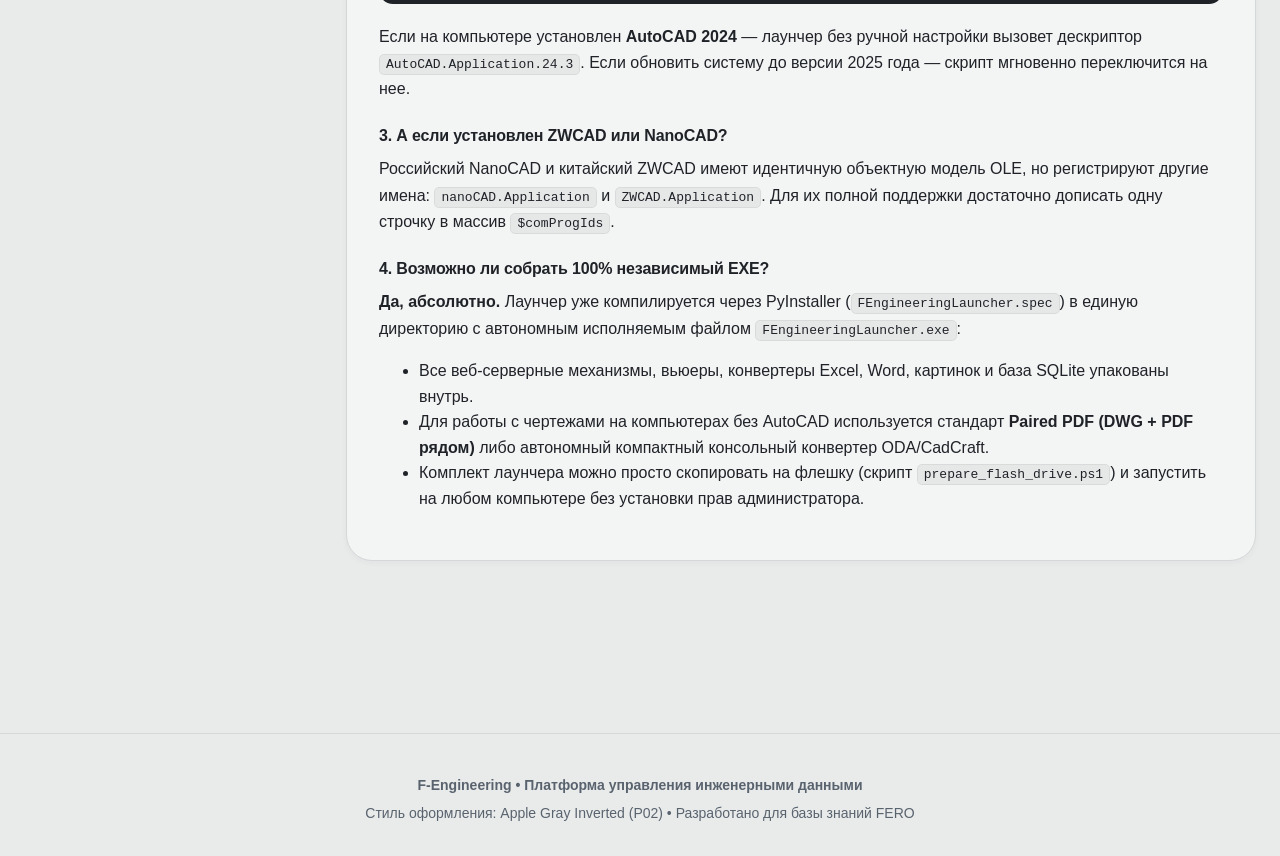
==== commit c7787a16: "style: purge copper accent in launcher docs in favor of Apple Minimalist" ====
--- a/docs/f_engineering_launcher_guide.html
+++ b/docs/f_engineering_launcher_guide.html
@@ -24,8 +24,8 @@
   --soft: #59636e;
   --accent: #0071e3;
   --accent-soft: #e5f0fa;
-  --copper: #b25828;
-  --copper-soft: #f7ede8;
+  --copper: #1D1D1F;
+  --copper-soft: #F5F5F7;
   --success: #1a7f37;
   --success-soft: #dafbe1;
   --warning: #9a6700;
@@ -62,21 +62,16 @@
   height: 3px;
   background: linear-gradient(90deg, var(--copper), var(--accent));
   width: 0%;
-  z-index: 1002;
+  z-index: 1000;
   transition: width 0.1s ease-out;
-}
-
-/* Отступ для плавной прокрутки с учетом фиксированного хедера */
-.guide-section, .hero-card, [id] {
-  scroll-margin-top: 84px;
 }
 
 /* Хедер */
 .app-header {
   position: sticky;
   top: 0;
-  z-index: 1000;
-  background: rgba(233, 235, 235, 0.92);
+  z-index: 900;
+  background: rgba(233, 235, 235, 0.88);
   backdrop-filter: blur(20px);
   -webkit-backdrop-filter: blur(20px);
   border-bottom: 1px solid var(--border);
@@ -493,7 +488,7 @@
 }
 .badge-blue { background: var(--accent-soft); color: var(--accent); }
 .badge-green { background: var(--success-soft); color: var(--success); }
-.badge-copper { background: var(--copper-soft); color: var(--copper); }
+.badge-apple { background: var(--copper-soft); color: var(--copper); }
 .badge-amber { background: var(--warning-soft); color: var(--warning); }
 
 /* Футер */
@@ -510,55 +505,20 @@
 @media (max-width: 992px) {
   .doc-layout { grid-template-columns: 1fr; }
   .sidebar {
-    display: block;
+    display: none;
     position: fixed;
     top: 56px;
     left: 0;
     right: 0;
     bottom: 0;
-    height: calc(100dvh - 56px);
-    z-index: 990;
+    height: auto;
+    z-index: 950;
     background: rgba(233, 235, 235, 0.98);
     backdrop-filter: blur(20px);
-    -webkit-backdrop-filter: blur(20px);
-    padding: 16px 20px 60px;
-    overflow-y: auto;
-    -webkit-overflow-scrolling: touch;
-    transform: translateY(-115%);
-    opacity: 0;
-    pointer-events: none;
-    transition: transform 0.28s cubic-bezier(0.16, 1, 0.3, 1), opacity 0.2s ease;
+    padding: 20px;
   }
-  .sidebar.open {
-    transform: translateY(0);
-    opacity: 1;
-    pointer-events: auto;
-  }
-  .sidebar-box {
-    background: transparent;
-    border: none;
-    box-shadow: none;
-    padding: 0;
-  }
-  .nav-link {
-    font-size: 16px;
-    padding: 12px 14px;
-    margin-bottom: 6px;
-    touch-action: manipulation;
-    cursor: pointer;
-  }
-  .nav-sublink {
-    font-size: 14px;
-    padding: 10px 14px;
-    margin-bottom: 4px;
-    touch-action: manipulation;
-    cursor: pointer;
-  }
-  .menu-btn {
-    display: inline-flex;
-    touch-action: manipulation;
-    cursor: pointer;
-  }
+  .sidebar.open { display: block; }
+  .menu-btn { display: inline-flex; }
   .header-tags { display: none; }
 }
 
@@ -676,7 +636,7 @@
           </p>
         </div>
         <div class="card">
-          <div class="badge badge-copper">Контур №2: Точность</div>
+          <div class="badge badge-apple">Контур №2: Точность</div>
           <h4>Глубокий контур (Инженерный расчет и CAD)</h4>
           <p>
             Когда требуется получить точные физические объемы, площади и спецификации, в работу включается headless-ядро <strong>CadCraft</strong> или фоновый демон AutoCAD. Если же проектировщику нужно внести правку в чертеж — лаунчер по одной кнопке бесшовно передает управление нативной программе через Win32 API.
@@ -876,7 +836,7 @@
       <div class="card" id="engine-cad" style="margin-bottom: 20px;">
         <div style="display:flex; justify-content:space-between; align-items:center; margin-bottom:10px;">
           <h3 style="margin:0;">2. AutoCAD COM Automation & Daemon</h3>
-          <span class="badge badge-copper">C++ ObjectARX Engine</span>
+          <span class="badge badge-apple">C++ ObjectARX Engine</span>
         </div>
         <p><strong>На чем написан:</strong> C++ графическое ядро Autodesk. Интеграция реализована через скрипт <code>render_dwg_smart.ps1</code> и протокол OLE/COM Windows.</p>
         <p><strong>Инженерные секреты ускорения:</strong></p>
@@ -922,7 +882,7 @@
       <div class="card" id="engine-db">
         <div style="display:flex; justify-content:space-between; align-items:center; margin-bottom:10px;">
           <h3 style="margin:0;">5. База данных SQLite в режиме WAL (Write-Ahead Logging)</h3>
-          <span class="badge badge-copper">Конкурентное сканирование</span>
+          <span class="badge badge-apple">Конкурентное сканирование</span>
         </div>
         <p><strong>На чем написана:</strong> C. Ядро хранения метаданных в файле <code>runtime/db/launcher.sqlite</code>.</p>
         <p>
@@ -1108,7 +1068,7 @@
 
       <div class="grid-2">
         <div class="card">
-          <div class="badge badge-copper">CadCraft Engine</div>
+          <div class="badge badge-apple">CadCraft Engine</div>
           <h4>CadCraft: Абсолютная математика</h4>
           <p><strong>Суперсила:</strong> Имеет прямой доступ к базе данных чертежа. Извлекает точные длины полилиний до миллиметра, площади замкнутых контуров, реальные координаты привязок, блоки и числовые свойства выносок.</p>
           <p><strong>Слепое пятно:</strong> «Слеп» к визуальному смыслу. Если проектировщик перед отправкой чертежа «взорвал» штриховку утеплителя (Exploded Hatch), для CadCraft это больше не <em>«утеплитель площадью 120 м&sup2;»</em> — для него это 15 000 несвязанных между собой отрезков. Кроме того, если стена имеет микроразрыв контура в 0.5 мм, CadCraft возвращает нулевую площадь.</p>
@@ -1222,112 +1182,57 @@
 </footer>
 
 <script>
-// Интерактивное управление: оглавление, скролл-трекинг, надежное адаптивное меню для мобильных
+// Интерактивное управление: оглавление, скролл-трекинг, адаптивное меню
 document.addEventListener("DOMContentLoaded", () => {
   const progressBar = document.getElementById("progress-bar");
   const menuToggle = document.getElementById("menuToggle");
   const sidebarNav = document.getElementById("sidebarNav");
-  const navLinks = document.querySelectorAll(".nav-link, .nav-sublink");
-  const sections = document.querySelectorAll(".guide-section, .hero-card");
+  const navLinks = document.querySelectorAll(".nav-link");
+  const sections = document.querySelectorAll(".guide-section");
 
   // Индикатор прогресса чтения
   window.addEventListener("scroll", () => {
     const winScroll = document.documentElement.scrollTop || document.body.scrollTop;
     const height = document.documentElement.scrollHeight - document.documentElement.clientHeight;
-    if (height > 0) {
-      const scrolled = (winScroll / height) * 100;
-      progressBar.style.width = Math.min(100, Math.max(0, scrolled)) + "%";
-    }
+    const scrolled = (winScroll / height) * 100;
+    progressBar.style.width = scrolled + "%";
 
     // Активный пункт в оглавлении при скролле
     let currentId = "";
     sections.forEach(sec => {
-      const top = sec.offsetTop - 140;
+      const top = sec.offsetTop - 120;
       if (winScroll >= top) {
         currentId = sec.getAttribute("id");
       }
     });
 
     if (currentId) {
-      document.querySelectorAll(".nav-link").forEach(link => {
+      navLinks.forEach(link => {
         link.classList.remove("active");
         if (link.getAttribute("href") === "#" + currentId) {
           link.classList.add("active");
         }
       });
     }
-  }, { passive: true });
-
-  // Функция закрытия мобильного меню
-  const closeMobileMenu = () => {
-    if (sidebarNav && sidebarNav.classList.contains("open")) {
-      sidebarNav.classList.remove("open");
-      if (menuToggle) {
-        menuToggle.textContent = "Оглавление ☰";
-        menuToggle.setAttribute("aria-expanded", "false");
-      }
-      document.body.style.overflow = "";
-    }
-  };
-
-  // Функция открытия/переключения мобильного меню
+  });
+
+  // Мобильное меню
   if (menuToggle && sidebarNav) {
-    menuToggle.addEventListener("click", (e) => {
-      e.stopPropagation();
-      const isOpen = sidebarNav.classList.toggle("open");
-      menuToggle.textContent = isOpen ? "Закрыть ✕" : "Оглавление ☰";
-      menuToggle.setAttribute("aria-expanded", isOpen ? "true" : "false");
-      // Предотвращаем скролл фона на мобильных пока открыто меню
-      document.body.style.overflow = isOpen ? "hidden" : "";
+    menuToggle.addEventListener("click", () => {
+      sidebarNav.classList.toggle("open");
+      menuToggle.textContent = sidebarNav.classList.contains("open") ? "Закрыть ✕" : "Оглавление ☰";
+    });
+
+    // Закрывать меню при клике по ссылке на мобильных
+    document.querySelectorAll(".sidebar a").forEach(link => {
+      link.addEventListener("click", () => {
+        if (window.innerWidth <= 992) {
+          sidebarNav.classList.remove("open");
+          menuToggle.textContent = "Оглавление ☰";
+        }
+      });
     });
   }
-
-  // Переход по пунктам меню (Гарантированно работает на iPhone / Android / Desktop)
-  navLinks.forEach(link => {
-    link.addEventListener("click", function(e) {
-      const href = this.getAttribute("href");
-      if (!href || !href.startsWith("#")) return;
-
-      const targetId = href.substring(1);
-      const targetEl = document.getElementById(targetId);
-      if (!targetEl) return;
-
-      // Обязательно отменяем стандартный скачок, чтобы выполнить расчет со сдвигом хедера
-      e.preventDefault();
-
-      // Закрываем меню на мобильном устройстве
-      const isMobile = window.innerWidth <= 992;
-      if (isMobile) {
-        closeMobileMenu();
-      }
-
-      // Задержка 50мс для завершения закрытия меню и пересчета верстки в mobile WebKit/Blink
-      setTimeout(() => {
-        const header = document.querySelector(".app-header");
-        const headerHeight = header ? header.offsetHeight : 60;
-        const targetY = targetEl.getBoundingClientRect().top + window.pageYOffset - headerHeight - 16;
-
-        window.scrollTo({
-          top: Math.max(0, targetY),
-          behavior: "smooth"
-        });
-
-        // Обновляем хэш в строке браузера без дергания экрана
-        if (history.pushState) {
-          history.pushState(null, null, "#" + targetId);
-        }
-      }, isMobile ? 60 : 0);
-    });
-  });
-
-  // Закрывать мобильное меню при клике вне его
-  document.addEventListener("click", (e) => {
-    if (window.innerWidth <= 992 && sidebarNav && sidebarNav.classList.contains("open")) {
-      if (!sidebarNav.contains(e.target) && !menuToggle.contains(e.target)) {
-        closeMobileMenu();
-      }
-    }
-  });
 });
 </script>
 
